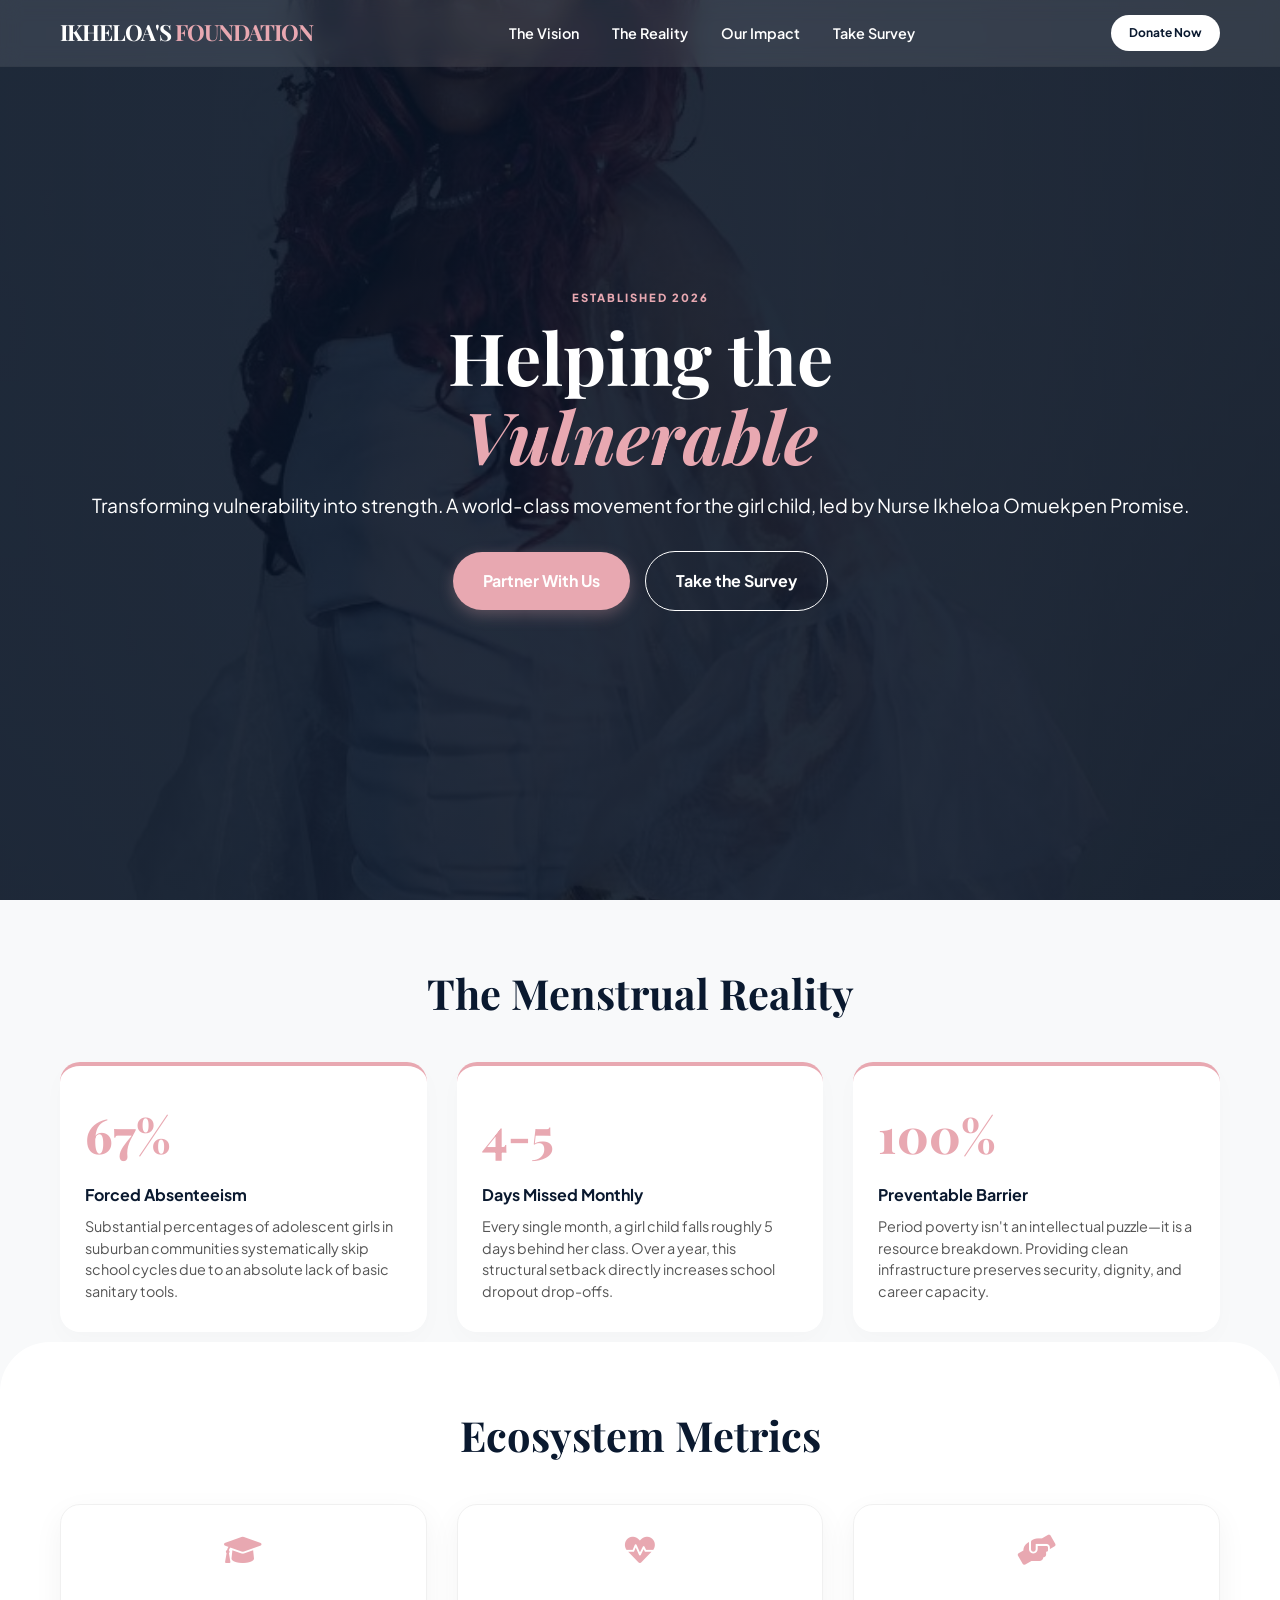
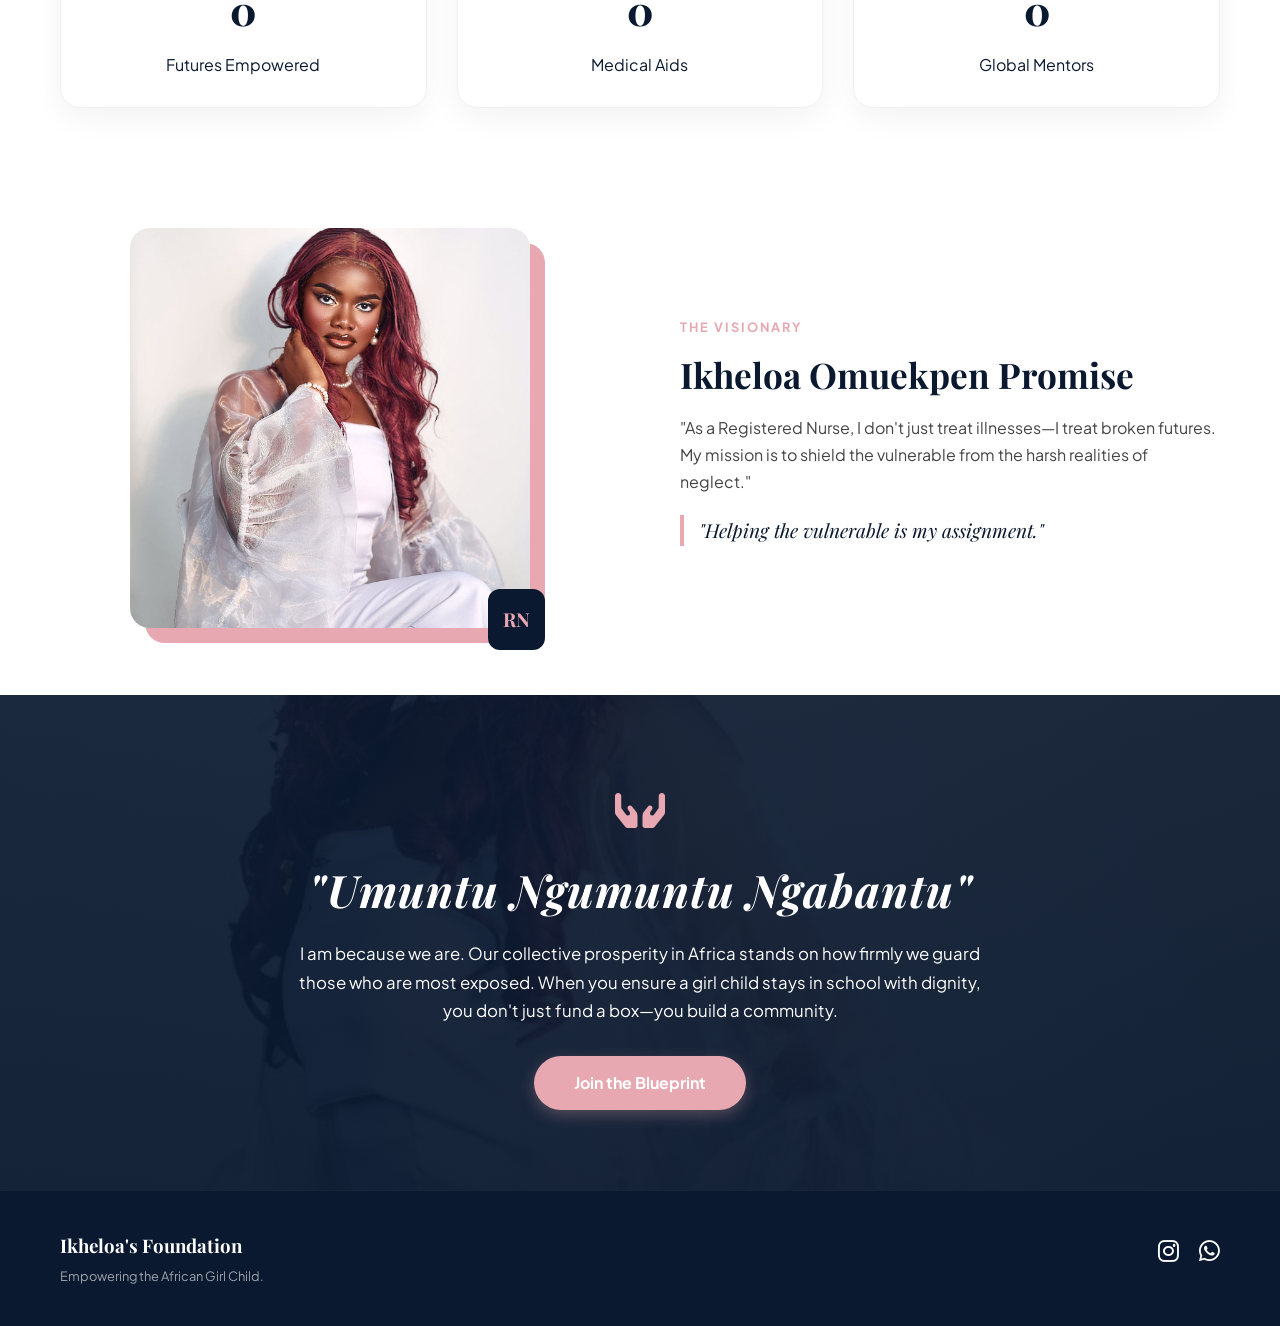
==== index.html @ dd7b2ad7 "Update index.html" ====
<!DOCTYPE html>
<html lang="en">
<head>
    <meta charset="UTF-8">
    <meta name="viewport" content="width=device-width, initial-scale=1.0, maximum-scale=1.0, user-scalable=no">
    <title>Ikheloa's Foundation | Helping the Vulnerable</title>
    
    <link rel="preconnect" href="https://fonts.googleapis.com">
    <link rel="preconnect" href="https://fonts.gstatic.com" crossorigin>
    <link href="https://fonts.googleapis.com/css2?family=Playfair+Display:ital,wght@0,700;1,700&family=Plus+Jakarta+Sans:wght@300;400;600;700;800&display=swap" rel="stylesheet">
    
    <link href="https://unpkg.com/aos@2.3.1/dist/aos.css" rel="stylesheet">
    <link rel="stylesheet" href="https://cdnjs.cloudflare.com/ajax/libs/font-awesome/6.0.0/css/all.min.css">
    
    <link rel="stylesheet" href="style.css">

    <style>
        :root {
            --navy: #0A192F;
            --rose: #E8A8B1;
            --white: #FFFFFF;
            --light-bg: #F8F9FA;
            --glass: rgba(255, 255, 255, 0.1);
        }
        
        * { box-sizing: border-box; }
        body { margin: 0; font-family: 'Plus Jakarta Sans', sans-serif; background: #fdfdfd; color: var(--navy); overflow-x: hidden; width: 100%; }

        .container { width: 100%; max-width: 1200px; margin: 0 auto; padding: 0 20px; }

        /* --- MOBILE FIRST HEADER --- */
        .main-header {
            position: absolute;
            top: 0;
            width: 100%;
            z-index: 1000;
            padding: 15px 0;
        }

        .nav-wrapper {
            display: flex;
            justify-content: space-between;
            align-items: center;
        }

        .brand-logo {
            font-family: 'Playfair Display', serif;
            font-weight: 700;
            font-size: 1.1rem;
            color: var(--white);
            text-decoration: none;
        }

        .accent-text { color: var(--rose); }

        /* Hide desktop nav on mobile */
        .main-nav { display: none; }

        .main-nav a {
            color: var(--white);
            text-decoration: none;
            margin: 0 15px;
            font-weight: 600;
            font-size: 0.9rem;
            transition: 0.3s;
        }
        .main-nav a:hover { color: var(--rose); }

        .btn-premium {
            background: var(--white);
            color: var(--navy) !important;
            padding: 8px 18px;
            border-radius: 50px;
            text-decoration: none;
            font-weight: 700;
            font-size: 0.75rem;
            transition: 0.3s;
        }
        .btn-premium:hover { background: var(--rose); color: var(--white) !important; }

        /* --- HERO SECTION --- */
        .hero { 
            position: relative; 
            height: 100vh; 
            min-height: 600px;
            display: flex; 
            align-items: center; 
            justify-content: center; 
            color: white; 
            text-align: center;
        }
        .hero-bg { position: absolute; top: 0; left: 0; width: 100%; height: 100%; object-fit: cover; z-index: -1; filter: brightness(0.35); }
        .hero-content { width: 100%; }
        
        .badge-2026 { font-size: 0.7rem; letter-spacing: 2px; color: var(--rose); font-weight: 800; margin-bottom: 10px; }
        .hero-title { font-family: 'Playfair Display', serif; font-size: 2.8rem; line-height: 1.1; margin: 0; }
        .vulnerable-text { color: var(--rose); font-style: italic; }
        .hero-tagline { font-size: 0.95rem; opacity: 0.9; margin: 15px 0 30px; line-height: 1.6; }
        
        .hero-actions { display: flex; flex-direction: column; gap: 15px; align-items: center; }
        .btn-primary-glow { text-align: center; background: var(--rose); color: white; padding: 16px 30px; border-radius: 50px; text-decoration: none; font-weight: 700; width: 80%; max-width: 300px; box-shadow: 0 5px 15px rgba(232, 168, 177, 0.3); transition: 0.3s; }
        .btn-glass { text-align: center; border: 1px solid white; color: white; padding: 16px 30px; border-radius: 50px; text-decoration: none; font-weight: 700; width: 80%; max-width: 300px; transition: 0.3s; }
        .btn-primary-glow:hover, .btn-glass:hover { transform: translateY(-2px); opacity: 0.9; }

        /* --- IMPACT SECTION --- */
        .impact { padding: 60px 0; background: #fff; }
        .impact-grid { 
            display: grid; 
            grid-template-columns: 1fr;
            gap: 20px; 
        }
        .impact-card { background: white; padding: 30px; border-radius: 20px; box-shadow: 0 10px 30px rgba(0,0,0,0.05); text-align: center; border: 1px solid #f0f0f0; }
        .impact-number { font-size: 2.5rem; margin: 10px 0; color: var(--navy); font-weight: 800; }

        /* --- NEW: CRITICAL METRICS SECTION (ENGAGING DATA) --- */
        .metrics-section { padding: 60px 0; background: var(--light-bg); }
        .section-title-center { text-align: center; font-family: 'Playfair Display', serif; font-size: 2rem; margin-bottom: 35px; color: var(--navy); }
        .metrics-grid { display: grid; grid-template-columns: 1fr; gap: 25px; }
        .metric-stat-box { background: var(--white); padding: 30px 25px; border-radius: 20px; border-top: 4px solid var(--rose); box-shadow: 0 8px 24px rgba(0,0,0,0.02); }
        .metric-percentage { font-size: 3rem; font-weight: 800; color: var(--rose); margin-bottom: 10px; font-family: 'Playfair Display', serif; }
        .metric-label { font-size: 1rem; font-weight: 700; color: var(--navy); margin-bottom: 8px; }
        .metric-desc { font-size: 0.9rem; color: #555; line-height: 1.5; }

        /* --- FOUNDER SECTION --- */
        .founder-section { padding: 60px 0; background: #fff; }
        .founder-grid { 
            display: grid; 
            grid-template-columns: 1fr;
            gap: 40px; 
            align-items: center;
        }
        .founder-image-box { position: relative; width: 100%; max-width: 400px; margin: 0 auto; }
        .founder-main-img { width: 100%; border-radius: 20px; box-shadow: 15px 15px 0px var(--rose); object-fit: cover; }
        .founder-float-card { position: absolute; bottom: -15px; right: -15px; background: var(--navy); color: white; padding: 15px; border-radius: 12px; }

        .founder-name { font-family: 'Playfair Display'; font-size: 2.2rem; margin: 10px 0; }
        .founder-bio { font-size: 1rem; line-height: 1.7; color: #444; }

        /* --- NEW: UBUNTU AFRICAN PHILOSOPHY BLOCK --- */
        .ubuntu-section { 
            padding: 80px 0; 
            background: linear-gradient(rgba(10, 25, 47, 0.92), rgba(10, 25, 47, 0.95)), url('66c10abc-6bdf-4dea-ab1f-3052def24e04.jpeg') no-repeat center center/cover;
            color: var(--white);
            text-align: center;
        }
        .ubuntu-symbol { font-size: 2.5rem; color: var(--rose); margin-bottom: 15px; }
        .ubuntu-title { font-family: 'Playfair Display', serif; font-style: italic; font-size: 2rem; margin-bottom: 15px; letter-spacing: 1px; }
        .ubuntu-text { font-size: 1.05rem; max-width: 700px; margin: 0 auto 30px auto; line-height: 1.7; opacity: 0.9; }

        /* --- FOOTER --- */
        footer { padding: 40px 0; background: var(--navy); color: white; text-align: center; border-top: 1px solid rgba(255,255,255,0.05); }
        .footer-flex { display: flex; flex-direction: column; gap: 20px; }
        .footer-links { display: flex; justify-content: center; gap: 20px; font-size: 1.5rem; }
        .footer-links a { color: var(--white); transition: 0.3s; }
        .footer-links a:hover { color: var(--rose); }

        /* --- DESKTOP ADJUSTMENTS --- */
        @media (min-width: 992px) {
            .brand-logo { font-size: 1.4rem; }
            .main-nav { display: block; }
            .hero-title { font-size: 4.5rem; }
            .hero-tagline { font-size: 1.2rem; }
            .hero-actions { flex-direction: row; justify-content: center; }
            .btn-primary-glow, .btn-glass { width: auto; }
            
            .impact-grid { grid-template-columns: repeat(3, 1fr); gap: 30px; }
            .metrics-grid { grid-template-columns: repeat(3, 1fr); gap: 30px; }
            .founder-grid { grid-template-columns: 1fr 1fr; gap: 80px; }
            .footer-flex { flex-direction: row; justify-content: space-between; text-align: left; }
            .section-title-center { font-size: 2.6rem; }
            .ubuntu-title { font-size: 2.8rem; }
        }
    </style>
</head>
<body>

    <header class="main-header" data-aos="fade-down">
        <div class="container nav-wrapper">
            <a href="index.html" class="brand-logo">
                IKHELOA'S <span class="accent-text">FOUNDATION</span>
            </a>
            
            <nav class="main-nav">
                <a href="#about">The Vision</a>
                <a href="#metrics">The Reality</a>
                <a href="#impact">Our Impact</a>
                <a href="survey.html">Take Survey</a>
            </nav>
            
            <!-- LINKED TO PARTNER PAGE -->
            <a href="partner.html" class="btn btn-premium">Donate Now</a>
        </div>
    </header>

    <section class="hero">
        <img src="66c10abc-6bdf-4dea-ab1f-3052def24e04.jpeg" alt="Hero" class="hero-bg">
        <div class="container hero-content">
            <div class="badge-2026" data-aos="fade-down">ESTABLISHED 2026</div>
            <h1 class="hero-title" data-aos="fade-up" data-aos-delay="200">
                Helping the <br><span class="vulnerable-text">Vulnerable</span>
            </h1>
            <p class="hero-tagline" data-aos="fade-up" data-aos-delay="400">
                Transforming vulnerability into strength. A world-class movement for the girl child, 
                led by Nurse Ikheloa Omuekpen Promise.
            </p>
            <div class="hero-actions" data-aos="fade-up" data-aos-delay="600">
                <!-- LINKED TO PARTNER PAGE -->
                <a href="partner.html" class="btn btn-primary-glow">Partner With Us</a>
                <a href="survey.html" class="btn btn-glass">Take the Survey</a>
            </div>
        </div>
    </section>

    <!-- NEW CONTENT: FACTUAL STATS IN NIGERIA (ENGAGING OVERHAUL) -->
    <section class="metrics-section" id="metrics">
        <div class="container">
            <h2 class="section-title-center" data-aos="fade-up">The Menstrual Reality</h2>
            <div class="metrics-grid">
                
                <div class="metric-stat-box" data-aos="fade-up" data-aos-delay="100">
                    <div class="metric-percentage">67%</div>
                    <div class="metric-label">Forced Absenteeism</div>
                    <div class="metric-desc">Substantial percentages of adolescent girls in suburban communities systematically skip school cycles due to an absolute lack of basic sanitary tools.</div>
                </div>

                <div class="metric-stat-box" data-aos="fade-up" data-aos-delay="200">
                    <div class="metric-percentage">4-5</div>
                    <div class="metric-label">Days Missed Monthly</div>
                    <div class="metric-desc">Every single month, a girl child falls roughly 5 days behind her class. Over a year, this structural setback directly increases school dropout drop-offs.</div>
                </div>

                <div class="metric-stat-box" data-aos="fade-up" data-aos-delay="300">
                    <div class="metric-percentage">100%</div>
                    <div class="metric-label">Preventable Barrier</div>
                    <div class="metric-desc">Period poverty isn't an intellectual puzzle—it is a resource breakdown. Providing clean infrastructure preserves security, dignity, and career capacity.</div>
                </div>

            </div>
        </div>
    </section>

    <!-- IMPACT METRICS -->
    <section class="impact" id="impact">
        <div class="container">
            <h2 class="section-title-center" data-aos="fade-up">Ecosystem Metrics</h2>
            <div class="impact-grid">
                <div class="impact-card" data-aos="fade-up">
                    <i class="fa-solid fa-graduation-cap" style="font-size: 30px; color: var(--rose);"></i>
                    <h2 class="impact-number" data-target="1500">0</h2>
                    <p>Futures Empowered</p>
                </div>
                <div class="impact-card" data-aos="fade-up" data-aos-delay="200">
                    <i class="fa-solid fa-heart-pulse" style="font-size: 30px; color: var(--rose);"></i>
                    <h2 class="impact-number" data-target="500">0</h2>
                    <p>Medical Aids</p>
                </div>
                <div class="impact-card" data-aos="fade-up" data-aos-delay="400">
                    <i class="fa-solid fa-handshake-angle" style="font-size: 30px; color: var(--rose);"></i>
                    <h2 class="impact-number" data-target="50">0</h2>
                    <p>Global Mentors</p>
                </div>
            </div>
        </div>
    </section>

    <!-- FOUNDER BIOGRAPHY -->
    <section class="founder-section" id="about">
        <div class="container founder-grid">
            <div class="founder-image-box" data-aos="fade-right">
                <img src="b158b6a3-18b2-4dfc-be38-b46b53da2b33.jpeg" alt="Nurse Ikheloa" class="founder-main-img">
                <div class="founder-float-card">
                    <h3 style="margin: 0; color: var(--rose); font-size: 1.2rem;">RN</h3>
                </div>
            </div>
            
            <div class="founder-text-box" data-aos="fade-left">
                <h4 style="letter-spacing: 2px; color: var(--rose); font-size: 0.8rem;">THE VISIONARY</h4>
                <h2 class="founder-name">Ikheloa Omuekpen Promise</h2>
                <p class="founder-bio">
                    "As a Registered Nurse, I don't just treat illnesses—I treat broken futures. 
                    My mission is to shield the vulnerable from the harsh realities of neglect."
                </p>
                <div style="border-left: 4px solid var(--rose); padding-left: 15px; margin-top: 20px;">
                    <p style="font-family: 'Playfair Display'; font-style: italic; font-size: 1.2rem;">"Helping the vulnerable is my assignment."</p>
                </div>
            </div>
        </div>
    </section>

    <!-- NEW CONTENT: AFRICAN UBUNTU PHILOSOPHY SECTION -->
    <section class="ubuntu-section">
        <div class="container">
            <div class="ubuntu-symbol"><i class="fa-solid fa-hands-holding"></i></div>
            <h2 class="ubuntu-title" data-aos="fade-up">"Umuntu Ngumuntu Ngabantu"</h2>
            <p class="ubuntu-text" data-aos="fade-up" data-aos-delay="200">
                I am because we are. Our collective prosperity in Africa stands on how firmly we guard those who are most exposed. When you ensure a girl child stays in school with dignity, you don't just fund a box—you build a community.
            </p>
            <!-- LINKED TO PARTNER PAGE -->
            <a href="partner.html" class="btn btn-primary-glow" data-aos="zoom-in" style="width: auto; padding: 14px 40px;">Join the Blueprint</a>
        </div>
    </section>

    <footer>
        <div class="container footer-flex">
            <div>
                <h3 style="font-family: 'Playfair Display'; margin-bottom: 5px;">Ikheloa's Foundation</h3>
                <p style="opacity: 0.6; font-size: 0.8rem;">Empowering the African Girl Child.</p>
            </div>
            <div class="footer-links">
                <a href="#"><i class="fa-brands fa-instagram"></i></a>
                <a href="#"><i class="fa-brands fa-whatsapp"></i></a>
            </div>
        </div>
    </footer>

    <script src="https://unpkg.com/aos@2.3.1/dist/aos.js"></script>
    <script>AOS.init({ duration: 1000, once: true });</script>
    <script src="app.js"></script>
</body>
</html>
---- style.css ----
/* 1. CSS VARIABLES - The Foundation of our 2026 Design */
:root {
    --primary-navy: #0A192F;
    --accent-rose: #E8A8B1; /* Sophisticated pink, not childish */
    --medical-blue: #0077B6;
    --text-main: #2D3436;
    --text-light: #636E72;
    --bg-light: #F9FAFB;
    --glass: rgba(255, 255, 255, 0.8);
    --transition: all 0.4s cubic-bezier(0.165, 0.84, 0.44, 1);
    --shadow: 0 10px 30px rgba(0, 0, 0, 0.05);
}

/* 2. RESET & BASE STYLES */
* {
    margin: 0;
    padding: 0;
    box-sizing: border-box;
}

html {
    scroll-behavior: smooth;
}

body {
    font-family: 'Poppins', sans-serif;
    color: var(--text-main);
    background-color: var(--bg-light);
    line-height: 1.6;
    overflow-x: hidden;
}

h1, h2, h3, .brand-logo {
    font-family: 'Playfair Display', serif;
    font-weight: 700;
}

.container {
    max-width: 1200px;
    margin: 0 auto;
    padding: 0 5%;
}

/* 3. NAVIGATION - Glassmorphism Header */
.main-header {
    position: fixed;
    top: 0;
    width: 100%;
    z-index: 1000;
    background: var(--glass);
    backdrop-filter: blur(10px);
    border-bottom: 1px solid rgba(0,0,0,0.05);
    padding: 1rem 0;
}

.nav-wrapper {
    display: flex;
    justify-content: space-between;
    align-items: center;
}

.brand-logo {
    font-size: 1.5rem;
    color: var(--primary-navy);
    text-decoration: none;
    letter-spacing: -1px;
}

.main-nav a {
    text-decoration: none;
    color: var(--text-main);
    margin: 0 1.5rem;
    font-weight: 500;
    font-size: 0.9rem;
    transition: var(--transition);
}

.main-nav a:hover {
    color: var(--accent-rose);
}

.btn-donate {
    background: var(--primary-navy);
    color: white !important;
    padding: 0.8rem 1.8rem;
    border-radius: 50px;
    font-weight: 600;
}

/* 4. HERO SECTION - Immersive Impact */
.hero {
    height: 100vh;
    display: flex;
    align-items: center;
    background: linear-gradient(rgba(10, 25, 47, 0.7), rgba(10, 25, 47, 0.7)), 
                url('../images/outreach_vulnerable.jpeg') no-repeat center center/cover;
    color: white;
    text-align: center;
}

.hero-content {
    max-width: 800px;
}

.hero-title {
    font-size: clamp(2.5rem, 8vw, 4.5rem);
    line-height: 1.1;
    margin-bottom: 1.5rem;
}

.hero-tagline {
    font-size: 1.2rem;
    opacity: 0.9;
    margin-bottom: 2.5rem;
}

.btn {
    display: inline-block;
    padding: 1rem 2.5rem;
    border-radius: 5px;
    text-decoration: none;
    font-weight: 600;
    transition: var(--transition);
}

.btn-primary {
    background: var(--accent-rose);
    color: white;
    margin-right: 1rem;
}

.btn-secondary {
    border: 2px solid white;
    color: white;
}

/* 5. IMPACT DASHBOARD - Dynamic Numbers */
.impact {
    padding: 100px 0;
    background: white;
    margin-top: -50px;
    border-radius: 50px 50px 0 0;
    position: relative;
}

.impact-grid {
    display: grid;
    grid-template-columns: repeat(auto-fit, minmax(200px, 1fr));
    gap: 2rem;
    text-align: center;
}

.impact-number {
    font-size: 3rem;
    color: var(--primary-navy);
}

.impact-label {
    color: var(--text-light);
    text-transform: uppercase;
    font-size: 0.8rem;
    letter-spacing: 2px;
}

/* 6. FOUNDER SPOTLIGHT - The Nurse Philanthropist */
.founder-spotlight {
    padding: 100px 0;
}

.spotlight-grid {
    display: grid;
    grid-template-columns: 1fr 1fr;
    gap: 4rem;
    align-items: center;
}

.spotlight-image-container {
    position: relative;
}

.founder-image {
    width: 100%;
    border-radius: 20px;
    box-shadow: 20px 20px 0px var(--accent-rose);
}

.spotlight-badge {
    position: absolute;
    bottom: -20px;
    right: -20px;
    background: var(--primary-navy);
    color: white;
    padding: 1rem 2rem;
    border-radius: 10px;
    font-size: 0.8rem;
    font-weight: 600;
}

.founder-slang {
    margin-top: 2rem;
    font-family: 'Playfair Display', serif;
    font-size: 1.5rem;
    color: var(--medical-blue);
    font-style: italic;
    border-left: 4px solid var(--accent-rose);
    padding-left: 1.5rem;
}

/* 7. PROGRAM CARDS - 2026 Hover Effects */
.programs {
    background: #f1f3f5;
    padding: 100px 0;
}

.programs-grid {
    display: grid;
    grid-template-columns: repeat(auto-fit, minmax(300px, 1fr));
    gap: 2rem;
    margin-top: 3rem;
}

.program-card {
    background: white;
    padding: 3rem 2rem;
    border-radius: 20px;
    transition: var(--transition);
    border: 1px solid rgba(0,0,0,0.05);
}

.program-card:hover {
    transform: translateY(-15px);
    box-shadow: 0 30px 60px rgba(0,0,0,0.1);
}

.icon-placeholder {
    font-size: 2.5rem;
    margin-bottom: 1.5rem;
}

/* 8. MOBILE RESPONSIVENESS */
@media (max-width: 768px) {
    .main-nav { display: none; } /* We'll add a burger menu later */
    .spotlight-grid { grid-template-columns: 1fr; }
    .hero-title { font-size: 3rem; }
}
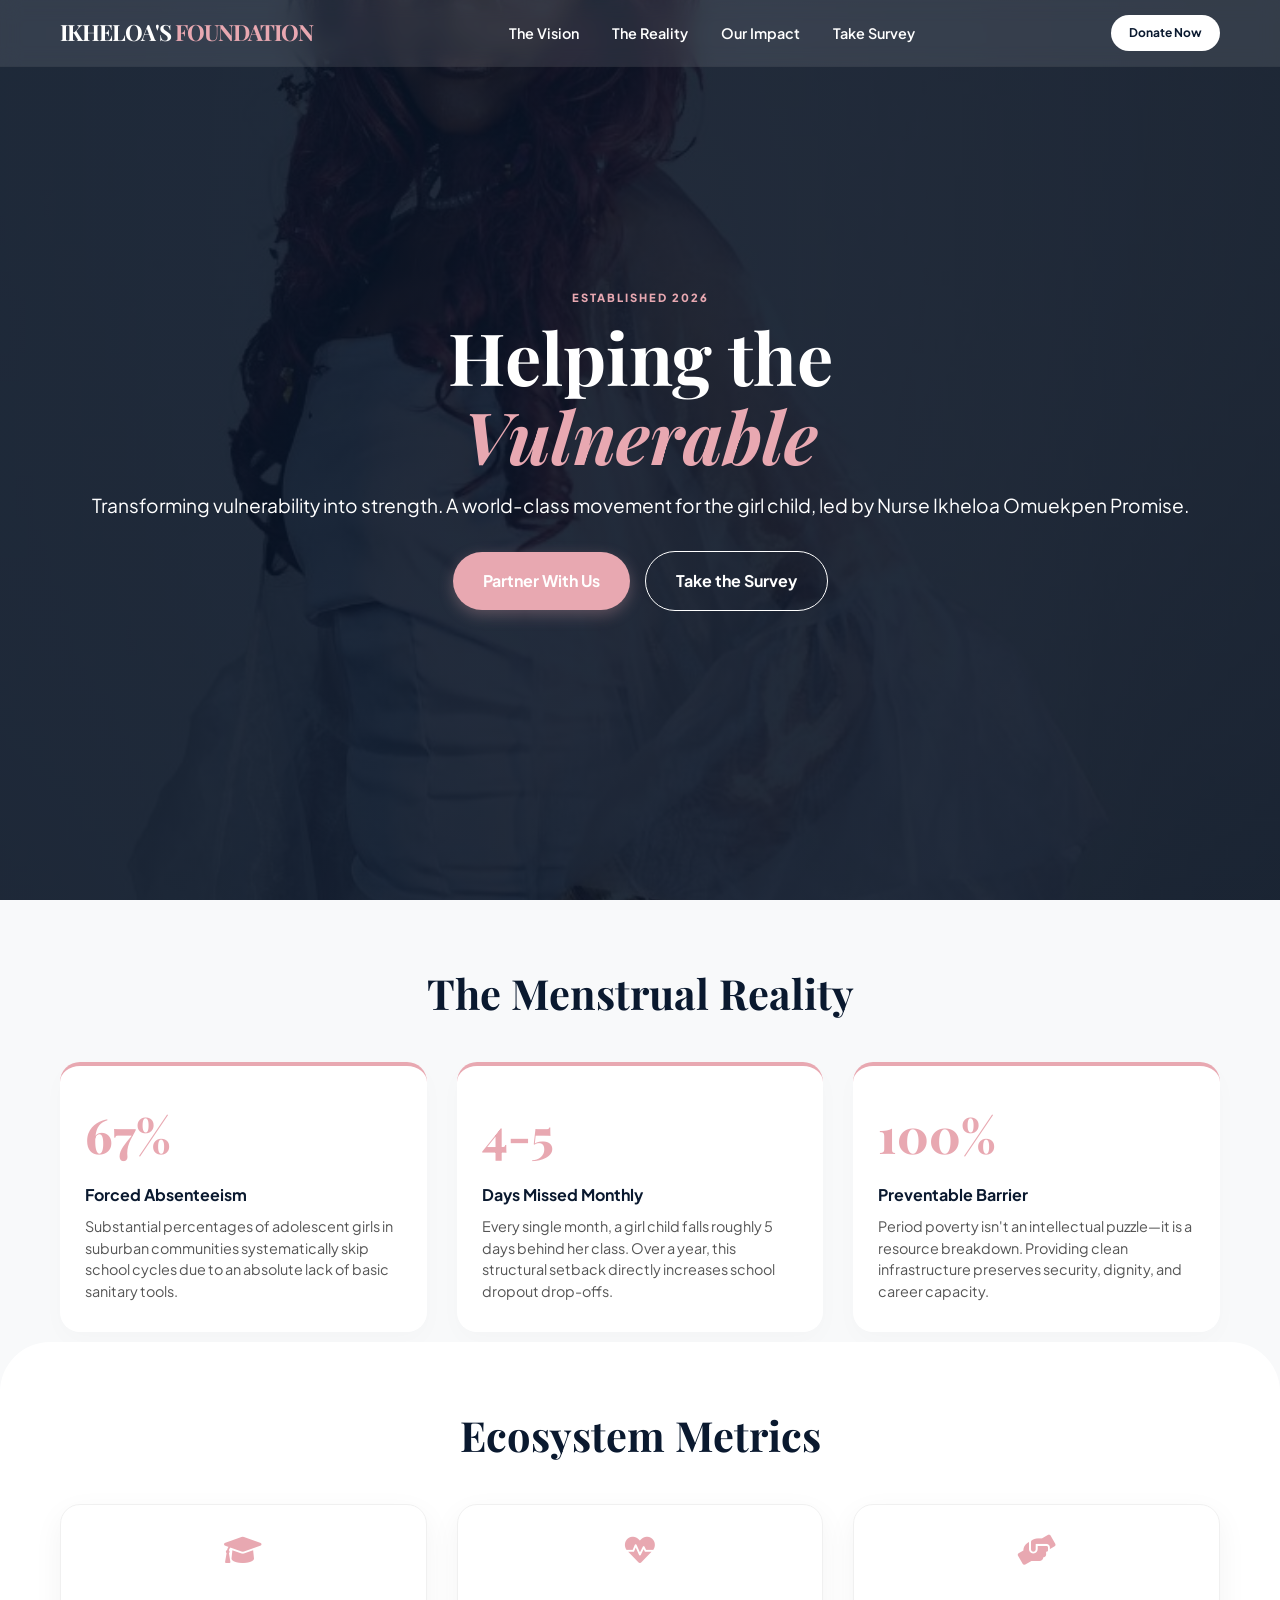
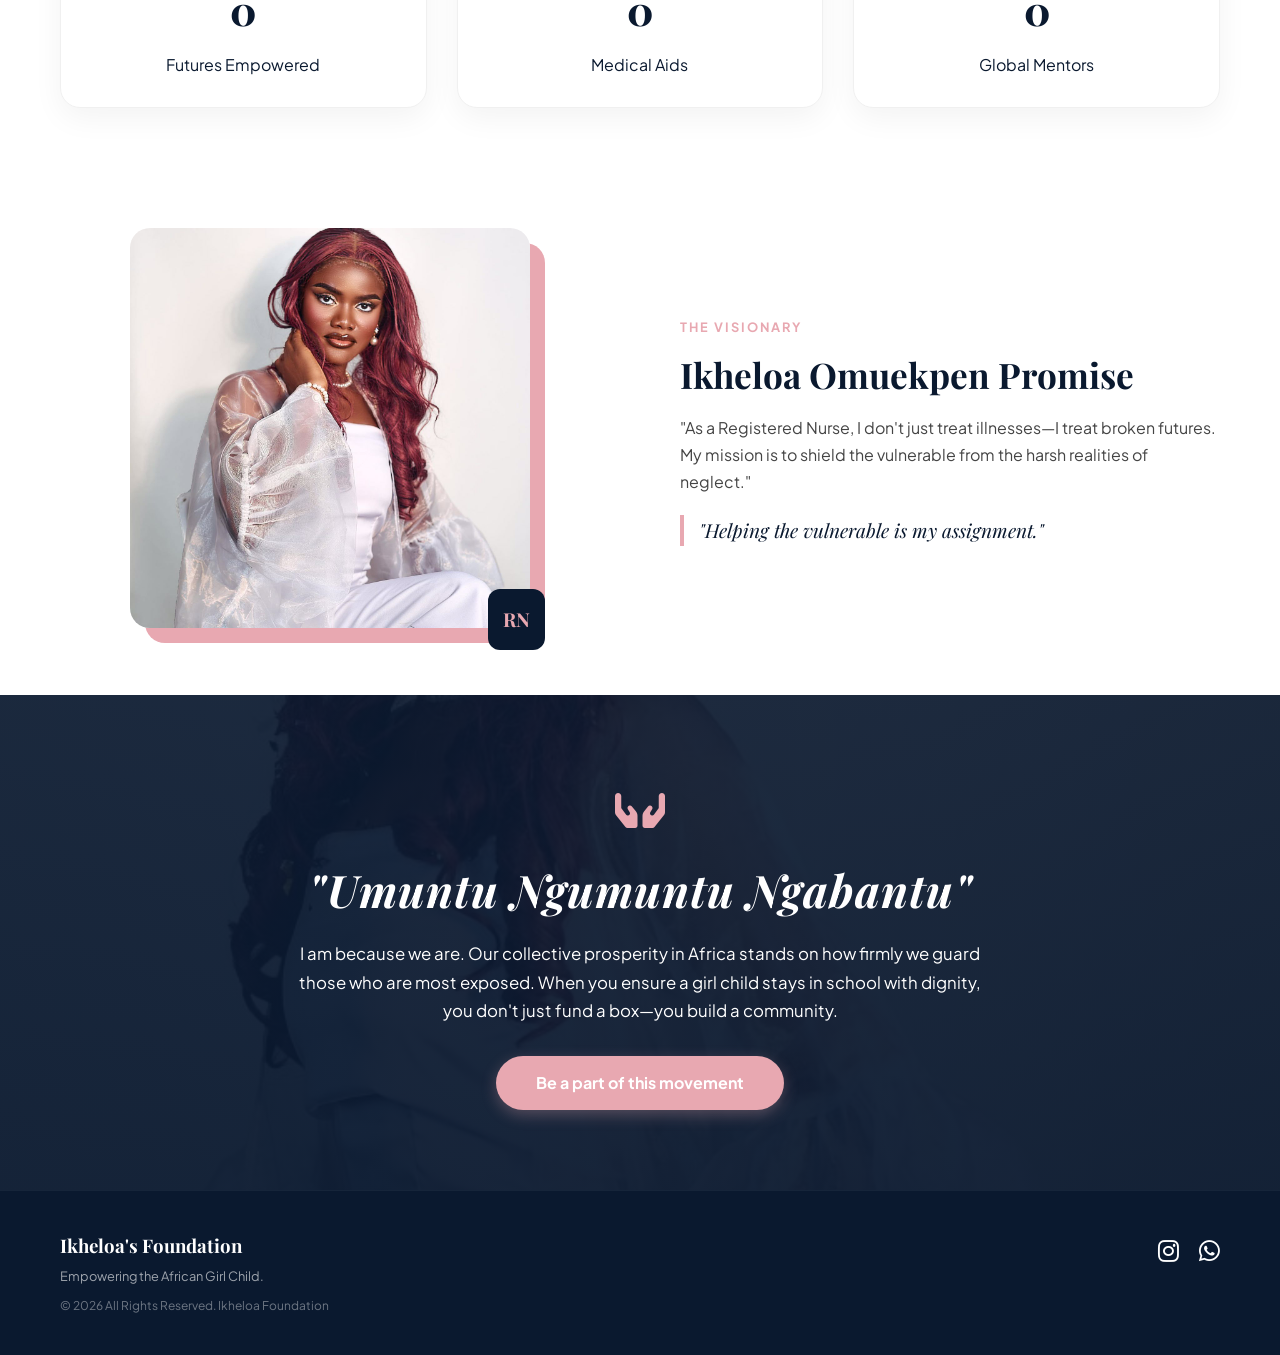
==== commit 28821530: "Update index.html" ====
--- a/index.html
+++ b/index.html
@@ -4,6 +4,10 @@
     <meta charset="UTF-8">
     <meta name="viewport" content="width=device-width, initial-scale=1.0, maximum-scale=1.0, user-scalable=no">
     <title>Ikheloa's Foundation | Helping the Vulnerable</title>
+    
+    <!-- FAVICON LOGO LINK -->
+    <link rel="icon" type="image/jpeg" href="b158b6a3-18b2-4dfc-be38-b46b53da2b33.jpeg">
+    <link rel="apple-touch-icon" href="b158b6a3-18b2-4dfc-be38-b46b53da2b33.jpeg">
     
     <link rel="preconnect" href="https://fonts.googleapis.com">
     <link rel="preconnect" href="https://fonts.gstatic.com" crossorigin>
@@ -112,7 +116,7 @@
         .impact-card { background: white; padding: 30px; border-radius: 20px; box-shadow: 0 10px 30px rgba(0,0,0,0.05); text-align: center; border: 1px solid #f0f0f0; }
         .impact-number { font-size: 2.5rem; margin: 10px 0; color: var(--navy); font-weight: 800; }
 
-        /* --- NEW: CRITICAL METRICS SECTION (ENGAGING DATA) --- */
+        /* --- CRITICAL METRICS SECTION --- */
         .metrics-section { padding: 60px 0; background: var(--light-bg); }
         .section-title-center { text-align: center; font-family: 'Playfair Display', serif; font-size: 2rem; margin-bottom: 35px; color: var(--navy); }
         .metrics-grid { display: grid; grid-template-columns: 1fr; gap: 25px; }
@@ -136,7 +140,7 @@
         .founder-name { font-family: 'Playfair Display'; font-size: 2.2rem; margin: 10px 0; }
         .founder-bio { font-size: 1rem; line-height: 1.7; color: #444; }
 
-        /* --- NEW: UBUNTU AFRICAN PHILOSOPHY BLOCK --- */
+        /* --- UBUNTU AFRICAN PHILOSOPHY BLOCK --- */
         .ubuntu-section { 
             padding: 80px 0; 
             background: linear-gradient(rgba(10, 25, 47, 0.92), rgba(10, 25, 47, 0.95)), url('66c10abc-6bdf-4dea-ab1f-3052def24e04.jpeg') no-repeat center center/cover;
@@ -187,7 +191,6 @@
                 <a href="survey.html">Take Survey</a>
             </nav>
             
-            <!-- LINKED TO PARTNER PAGE -->
             <a href="partner.html" class="btn btn-premium">Donate Now</a>
         </div>
     </header>
@@ -204,14 +207,13 @@
                 led by Nurse Ikheloa Omuekpen Promise.
             </p>
             <div class="hero-actions" data-aos="fade-up" data-aos-delay="600">
-                <!-- LINKED TO PARTNER PAGE -->
                 <a href="partner.html" class="btn btn-primary-glow">Partner With Us</a>
                 <a href="survey.html" class="btn btn-glass">Take the Survey</a>
             </div>
         </div>
     </section>
 
-    <!-- NEW CONTENT: FACTUAL STATS IN NIGERIA (ENGAGING OVERHAUL) -->
+    <!-- METRICS SECTION -->
     <section class="metrics-section" id="metrics">
         <div class="container">
             <h2 class="section-title-center" data-aos="fade-up">The Menstrual Reality</h2>
@@ -287,7 +289,7 @@
         </div>
     </section>
 
-    <!-- NEW CONTENT: AFRICAN UBUNTU PHILOSOPHY SECTION -->
+    <!-- AFRICAN UBUNTU PHILOSOPHY SECTION -->
     <section class="ubuntu-section">
         <div class="container">
             <div class="ubuntu-symbol"><i class="fa-solid fa-hands-holding"></i></div>
@@ -295,8 +297,7 @@
             <p class="ubuntu-text" data-aos="fade-up" data-aos-delay="200">
                 I am because we are. Our collective prosperity in Africa stands on how firmly we guard those who are most exposed. When you ensure a girl child stays in school with dignity, you don't just fund a box—you build a community.
             </p>
-            <!-- LINKED TO PARTNER PAGE -->
-            <a href="partner.html" class="btn btn-primary-glow" data-aos="zoom-in" style="width: auto; padding: 14px 40px;">Join the Blueprint</a>
+            <a href="partner.html" class="btn btn-primary-glow" data-aos="zoom-in" style="width: auto; padding: 14px 40px;">Be a part of this movement</a>
         </div>
     </section>
 
@@ -305,6 +306,7 @@
             <div>
                 <h3 style="font-family: 'Playfair Display'; margin-bottom: 5px;">Ikheloa's Foundation</h3>
                 <p style="opacity: 0.6; font-size: 0.8rem;">Empowering the African Girl Child.</p>
+                <p style="opacity: 0.4; font-size: 0.75rem; margin-top: 10px;">© 2026 All Rights Reserved. Ikheloa Foundation</p>
             </div>
             <div class="footer-links">
                 <a href="#"><i class="fa-brands fa-instagram"></i></a>
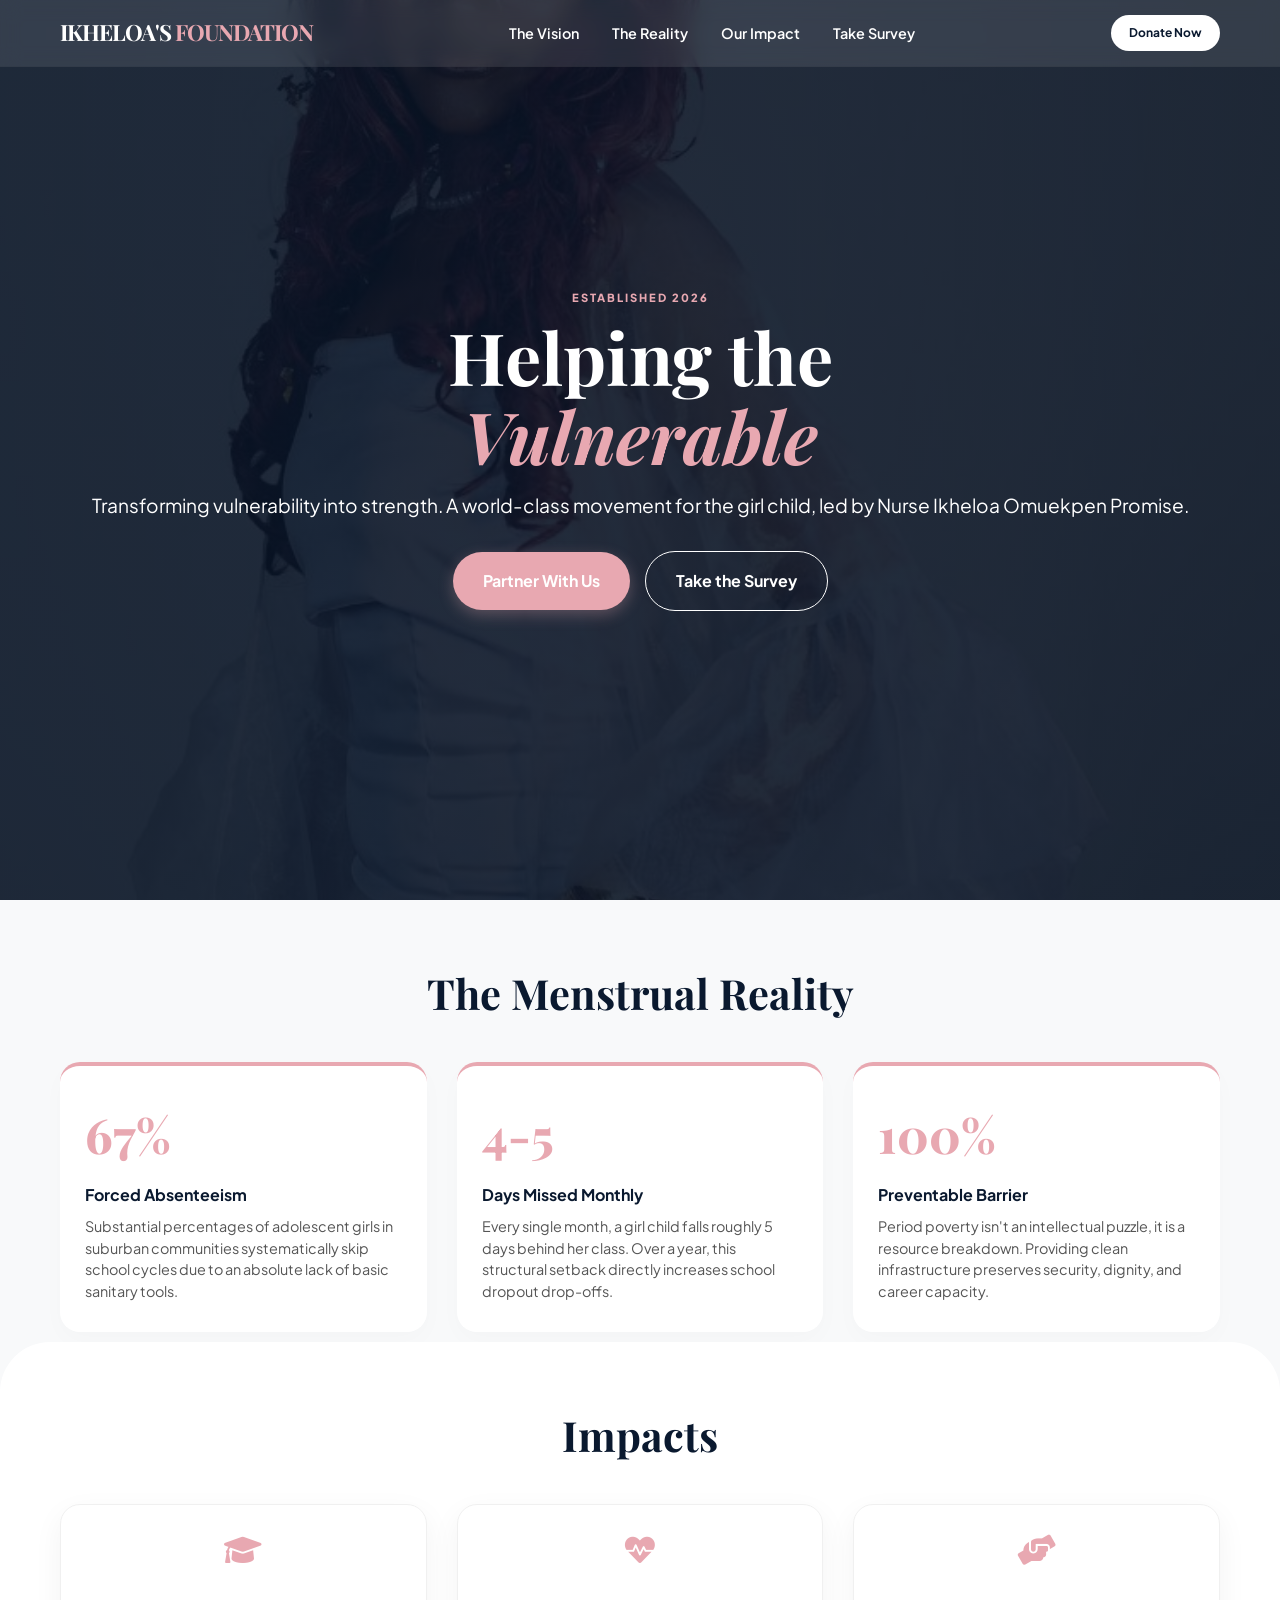
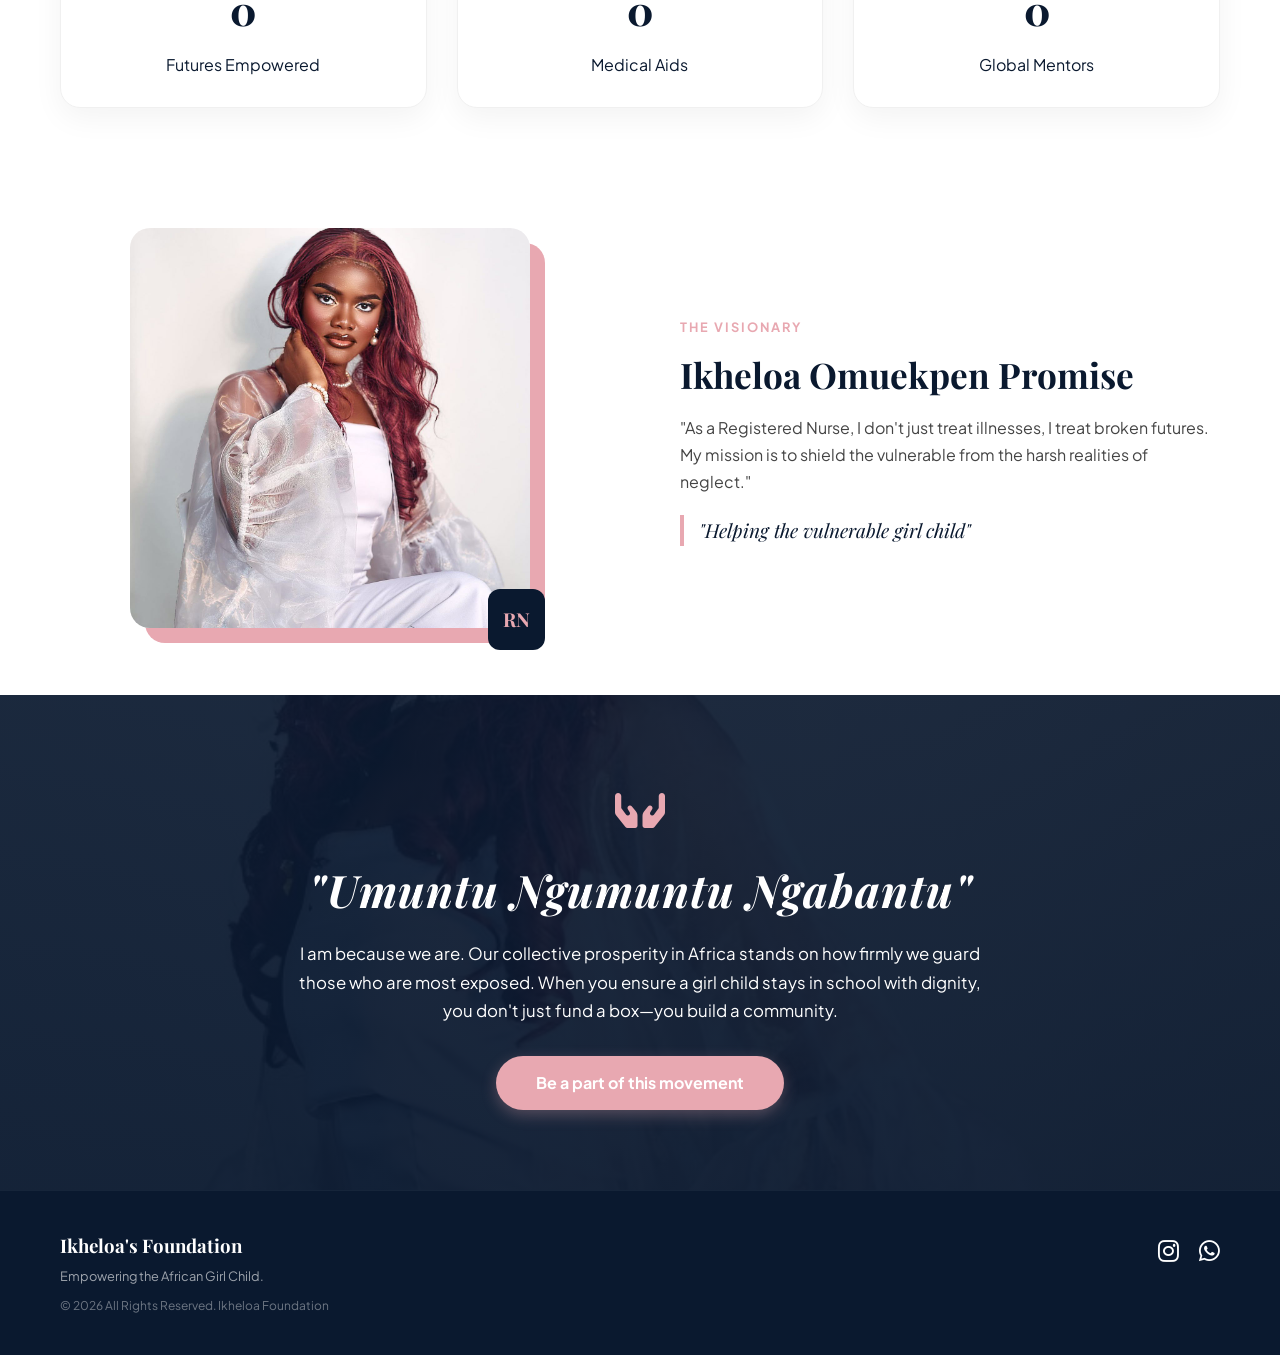
==== commit 7d2dfbac: "Update index.html" ====
--- a/index.html
+++ b/index.html
@@ -234,7 +234,7 @@
                 <div class="metric-stat-box" data-aos="fade-up" data-aos-delay="300">
                     <div class="metric-percentage">100%</div>
                     <div class="metric-label">Preventable Barrier</div>
-                    <div class="metric-desc">Period poverty isn't an intellectual puzzle—it is a resource breakdown. Providing clean infrastructure preserves security, dignity, and career capacity.</div>
+                    <div class="metric-desc">Period poverty isn't an intellectual puzzle, it is a resource breakdown. Providing clean infrastructure preserves security, dignity, and career capacity.</div>
                 </div>
 
             </div>
@@ -244,7 +244,7 @@
     <!-- IMPACT METRICS -->
     <section class="impact" id="impact">
         <div class="container">
-            <h2 class="section-title-center" data-aos="fade-up">Ecosystem Metrics</h2>
+            <h2 class="section-title-center" data-aos="fade-up">Impacts</h2>
             <div class="impact-grid">
                 <div class="impact-card" data-aos="fade-up">
                     <i class="fa-solid fa-graduation-cap" style="font-size: 30px; color: var(--rose);"></i>
@@ -279,11 +279,11 @@
                 <h4 style="letter-spacing: 2px; color: var(--rose); font-size: 0.8rem;">THE VISIONARY</h4>
                 <h2 class="founder-name">Ikheloa Omuekpen Promise</h2>
                 <p class="founder-bio">
-                    "As a Registered Nurse, I don't just treat illnesses—I treat broken futures. 
+                    "As a Registered Nurse, I don't just treat illnesses, I treat broken futures. 
                     My mission is to shield the vulnerable from the harsh realities of neglect."
                 </p>
                 <div style="border-left: 4px solid var(--rose); padding-left: 15px; margin-top: 20px;">
-                    <p style="font-family: 'Playfair Display'; font-style: italic; font-size: 1.2rem;">"Helping the vulnerable is my assignment."</p>
+                    <p style="font-family: 'Playfair Display'; font-style: italic; font-size: 1.2rem;">"Helping the vulnerable girl child"</p>
                 </div>
             </div>
         </div>
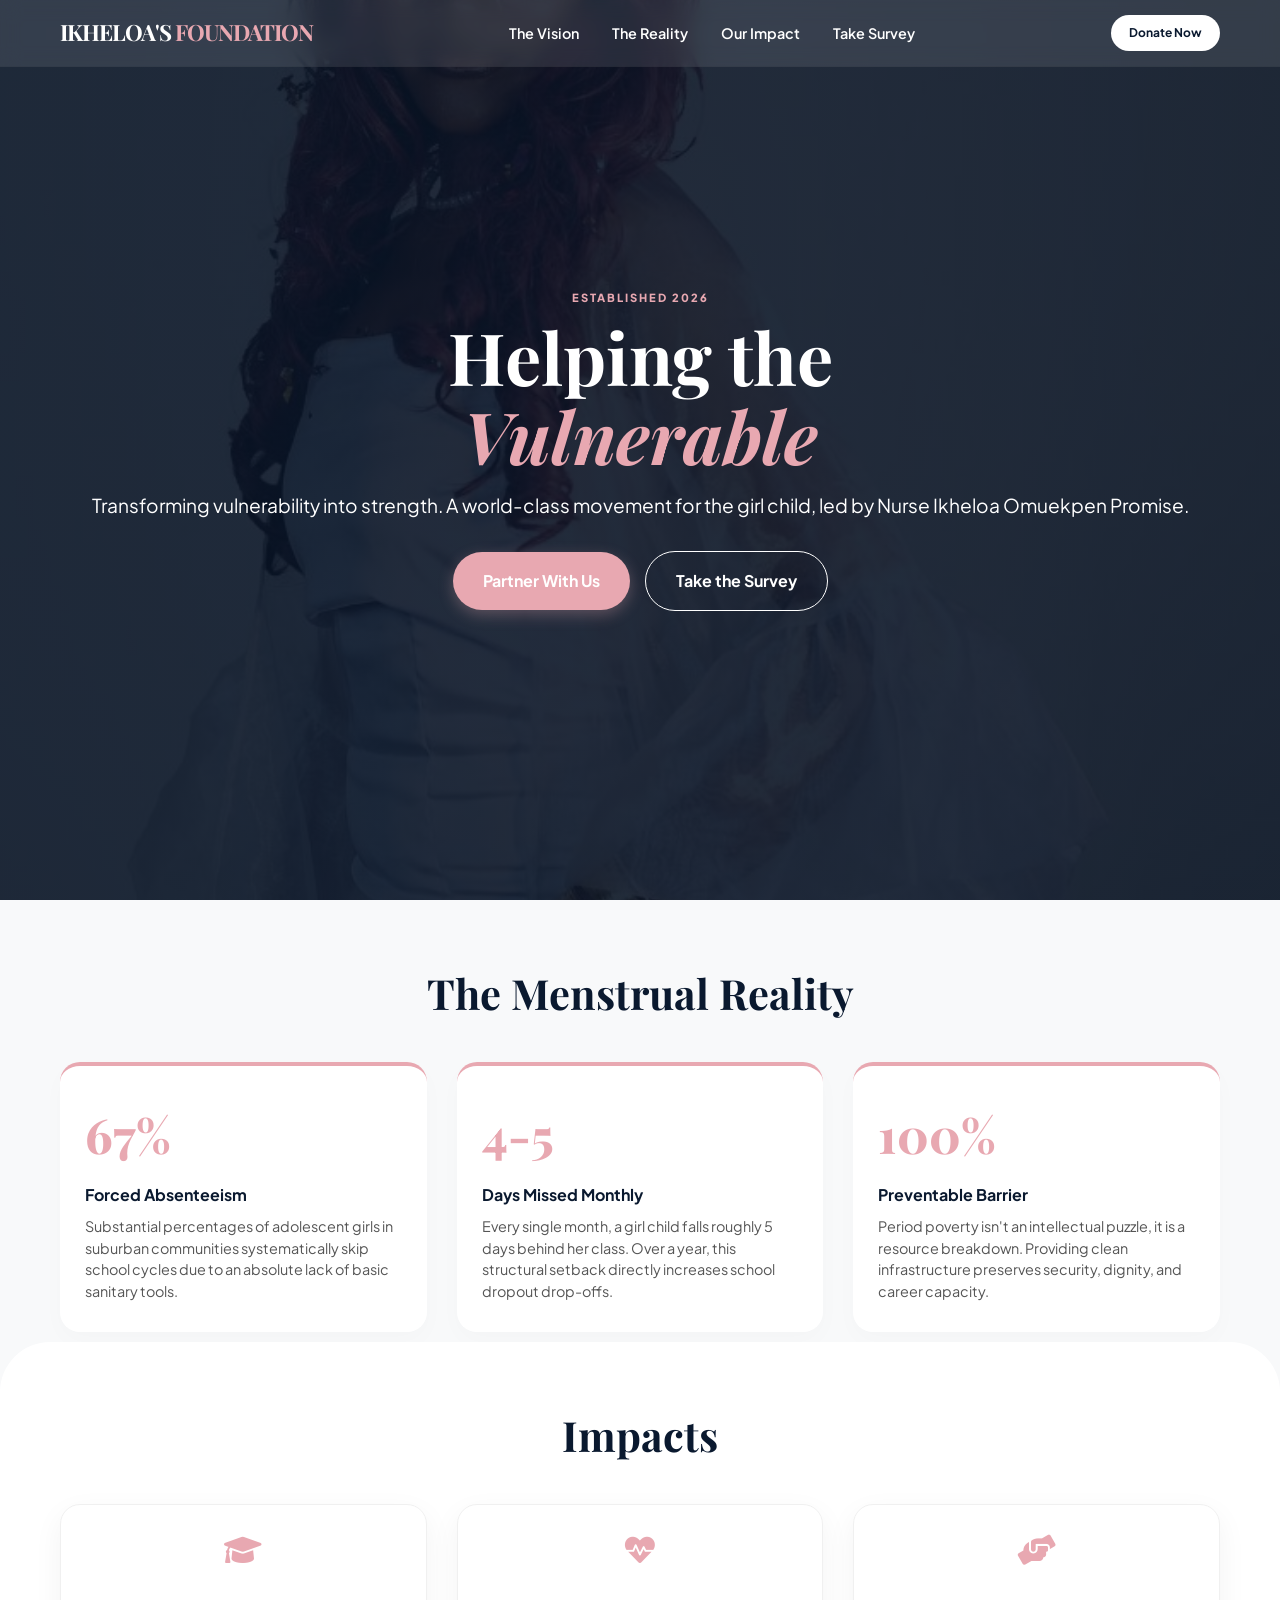
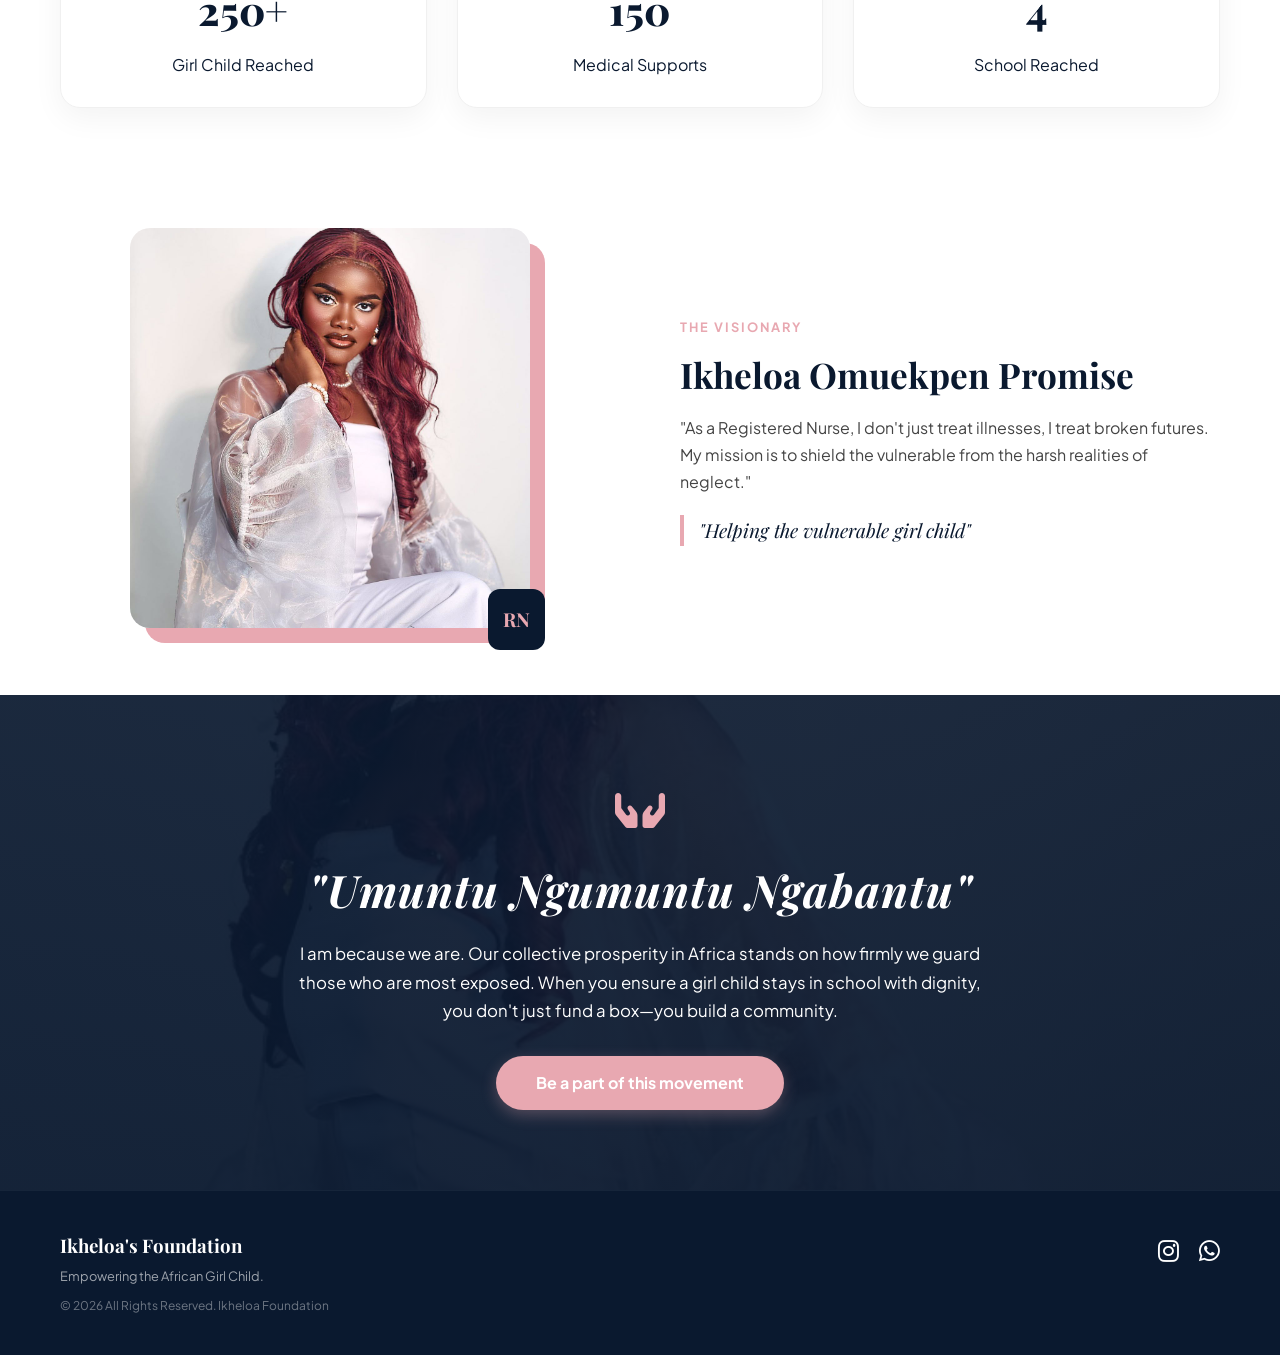
==== commit 49b2cc00: "Update index.html" ====
--- a/index.html
+++ b/index.html
@@ -248,18 +248,18 @@
             <div class="impact-grid">
                 <div class="impact-card" data-aos="fade-up">
                     <i class="fa-solid fa-graduation-cap" style="font-size: 30px; color: var(--rose);"></i>
-                    <h2 class="impact-number" data-target="1500">0</h2>
-                    <p>Futures Empowered</p>
+                    <h2 class="impact-number" data-target="1500">250+</h2>
+                    <p>Girl Child Reached</p>
                 </div>
                 <div class="impact-card" data-aos="fade-up" data-aos-delay="200">
                     <i class="fa-solid fa-heart-pulse" style="font-size: 30px; color: var(--rose);"></i>
-                    <h2 class="impact-number" data-target="500">0</h2>
-                    <p>Medical Aids</p>
+                    <h2 class="impact-number" data-target="500">150</h2>
+                    <p>Medical Supports</p>
                 </div>
                 <div class="impact-card" data-aos="fade-up" data-aos-delay="400">
                     <i class="fa-solid fa-handshake-angle" style="font-size: 30px; color: var(--rose);"></i>
-                    <h2 class="impact-number" data-target="50">0</h2>
-                    <p>Global Mentors</p>
+                    <h2 class="impact-number" data-target="50">4</h2>
+                    <p>School Reached</p>
                 </div>
             </div>
         </div>
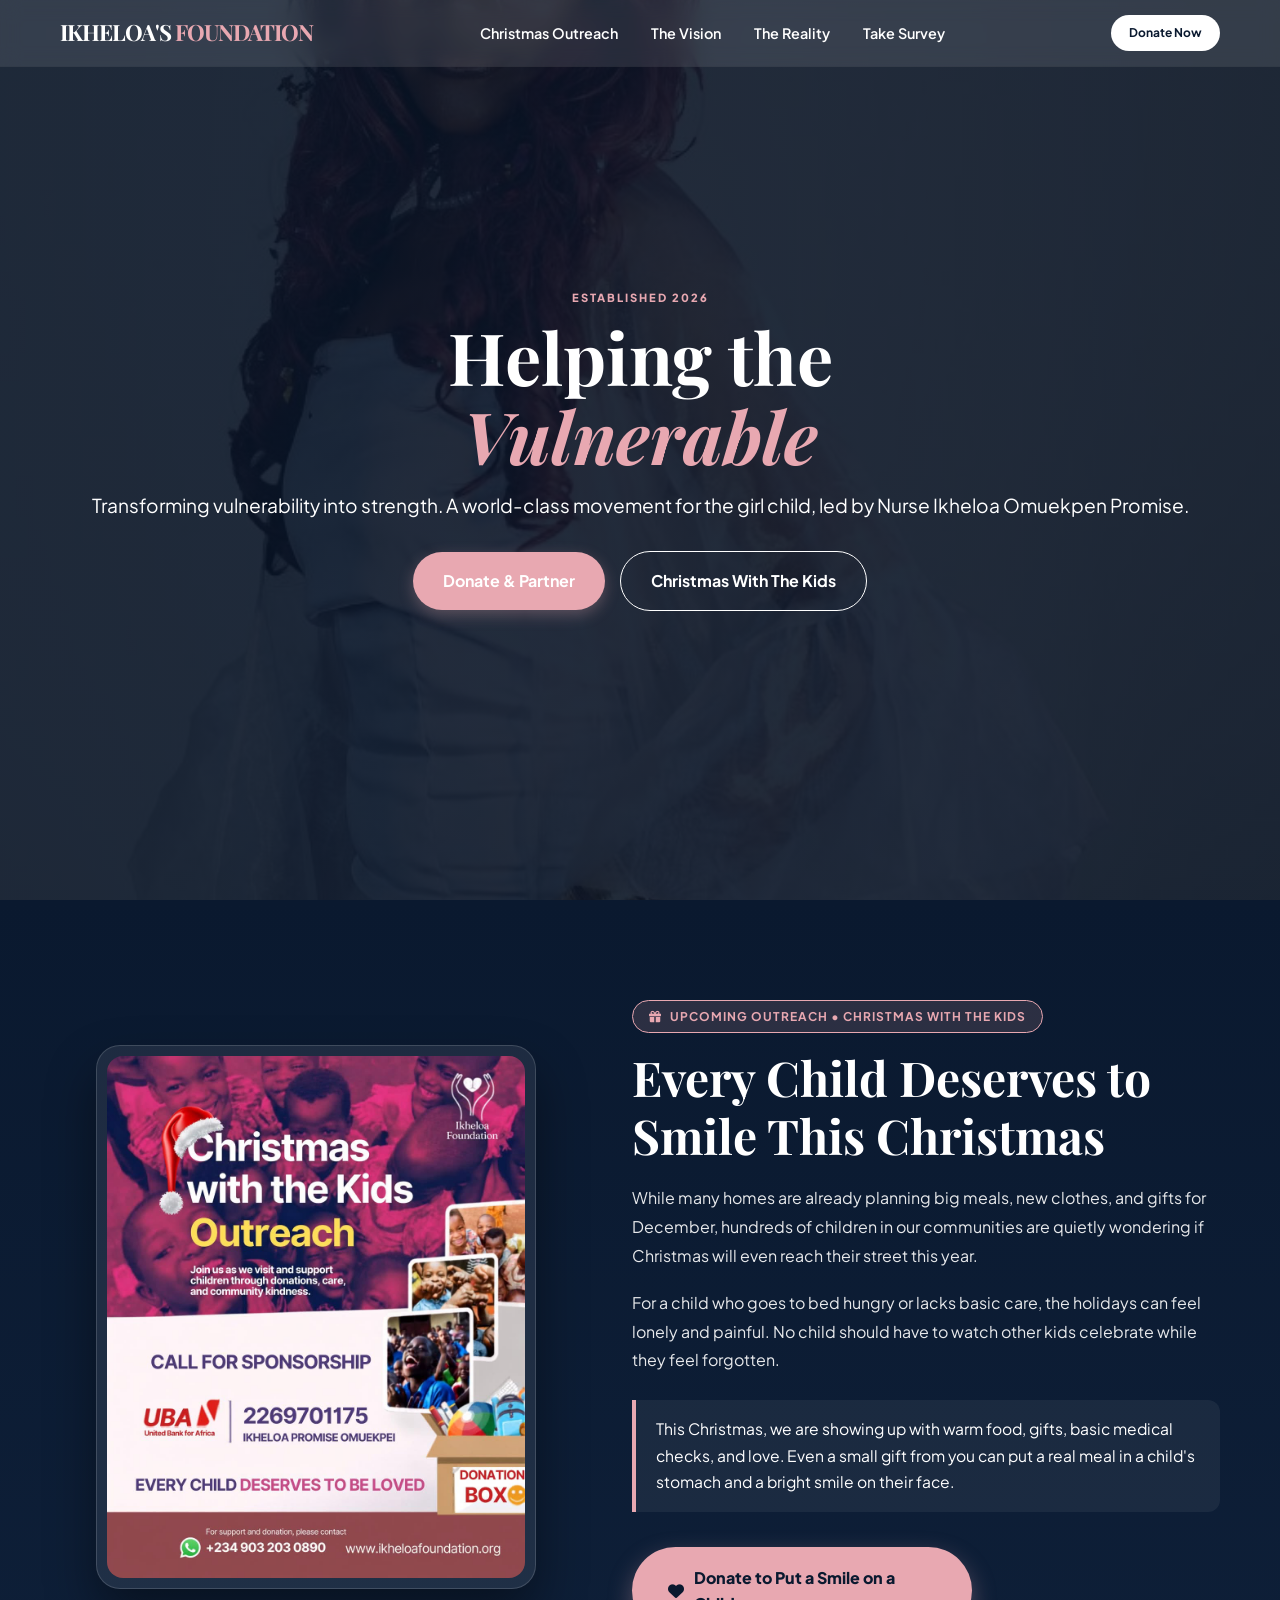
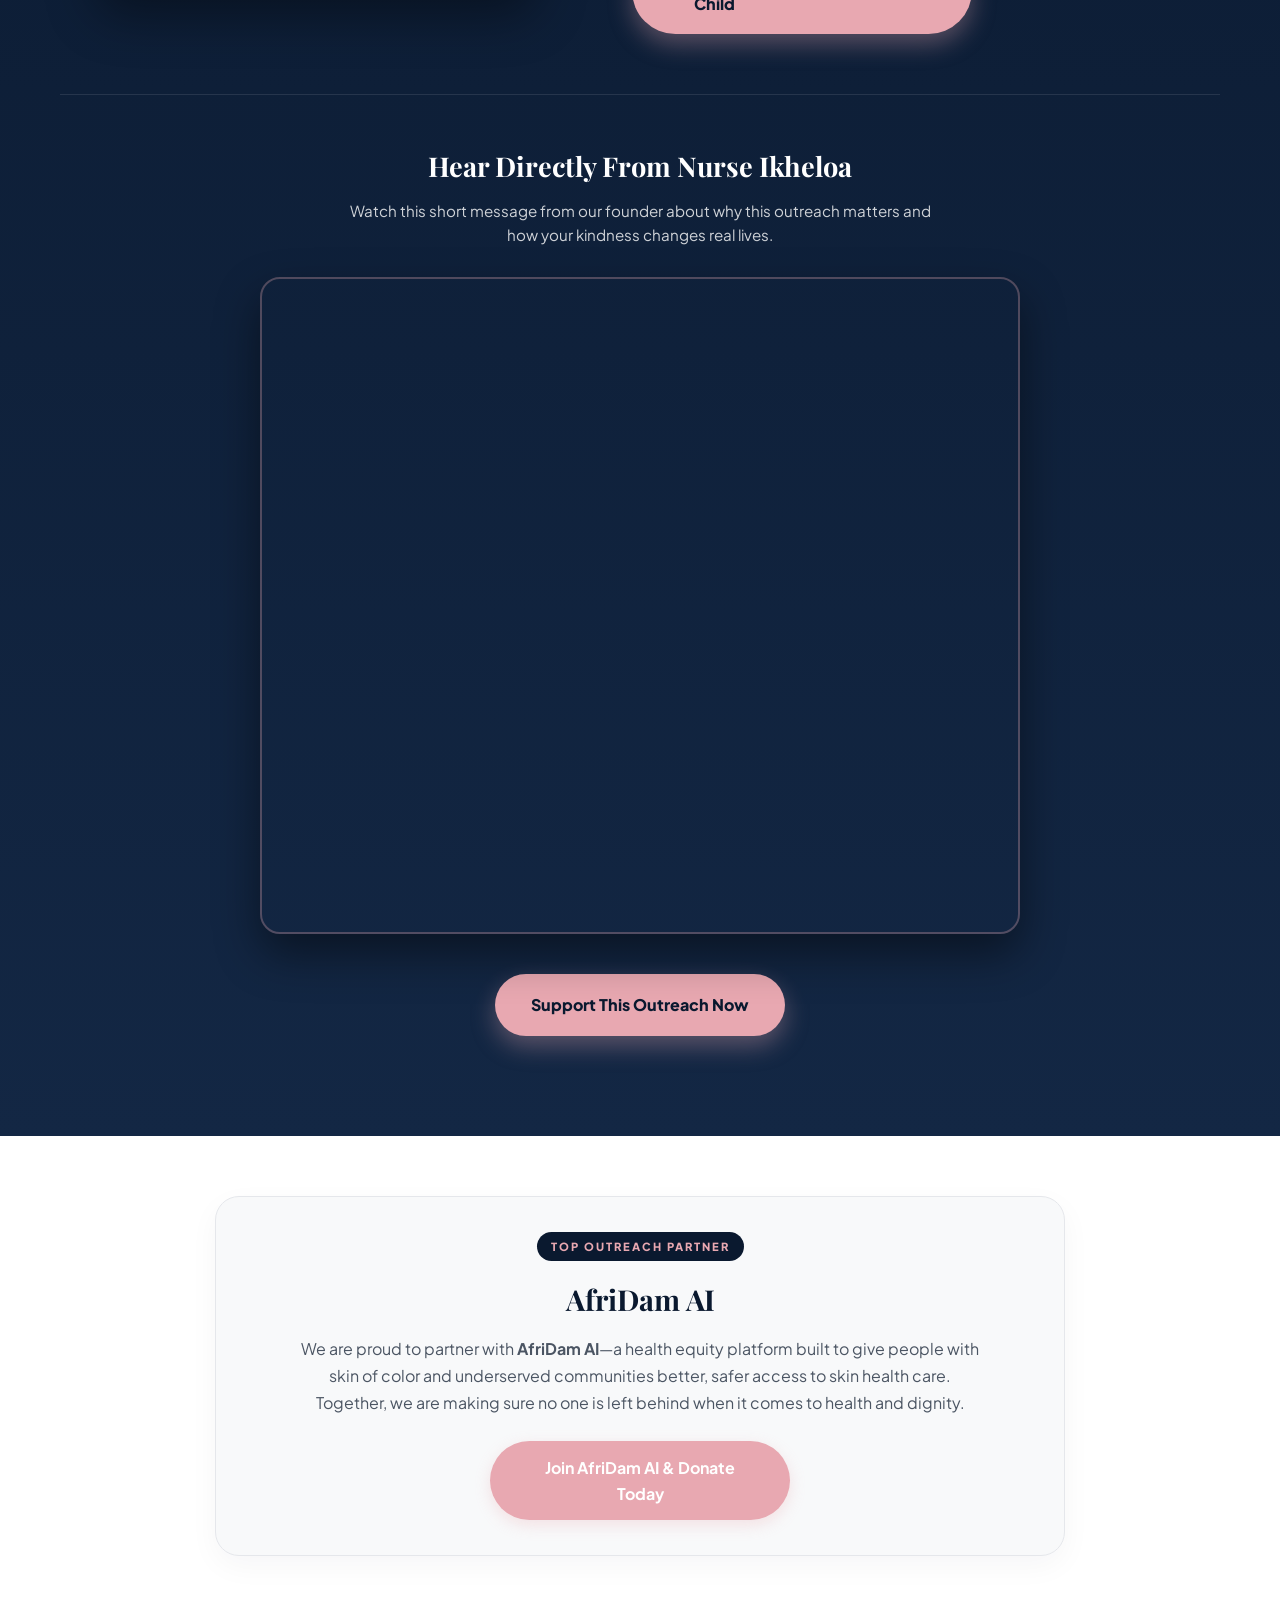
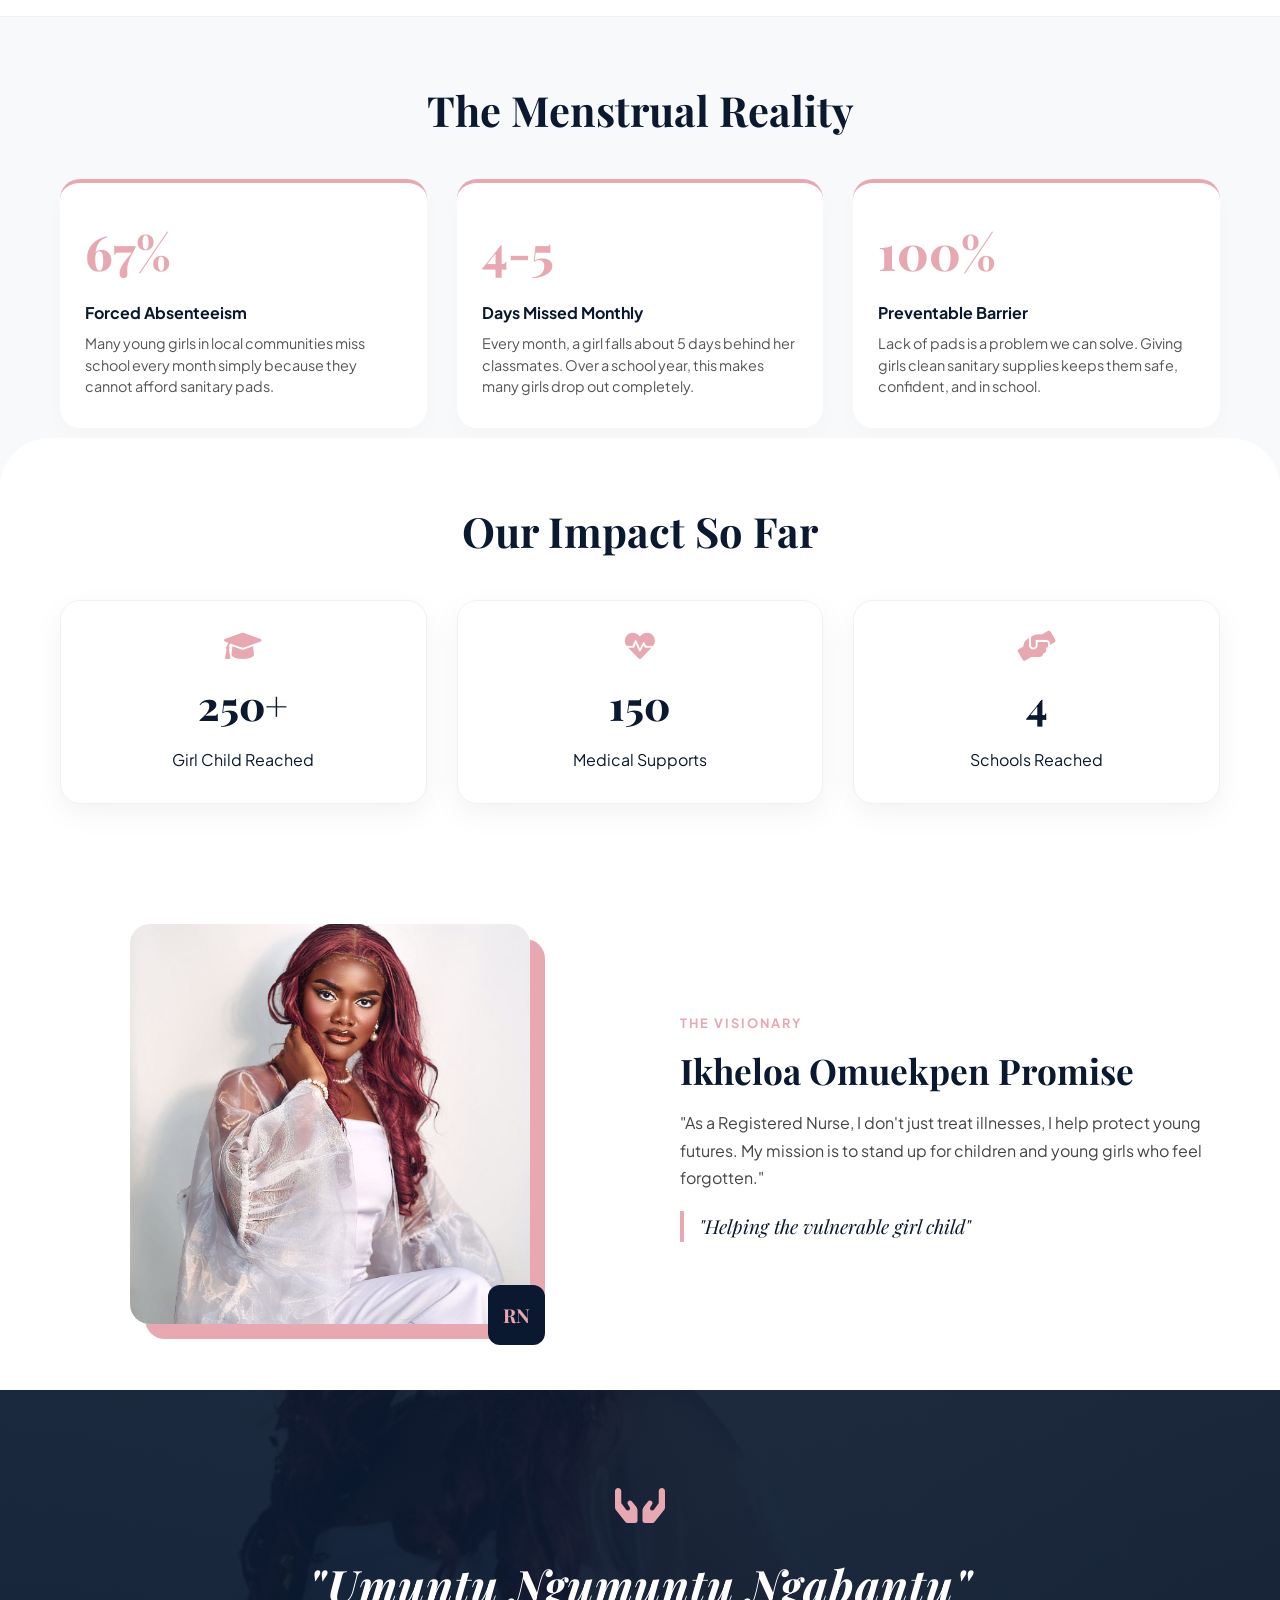
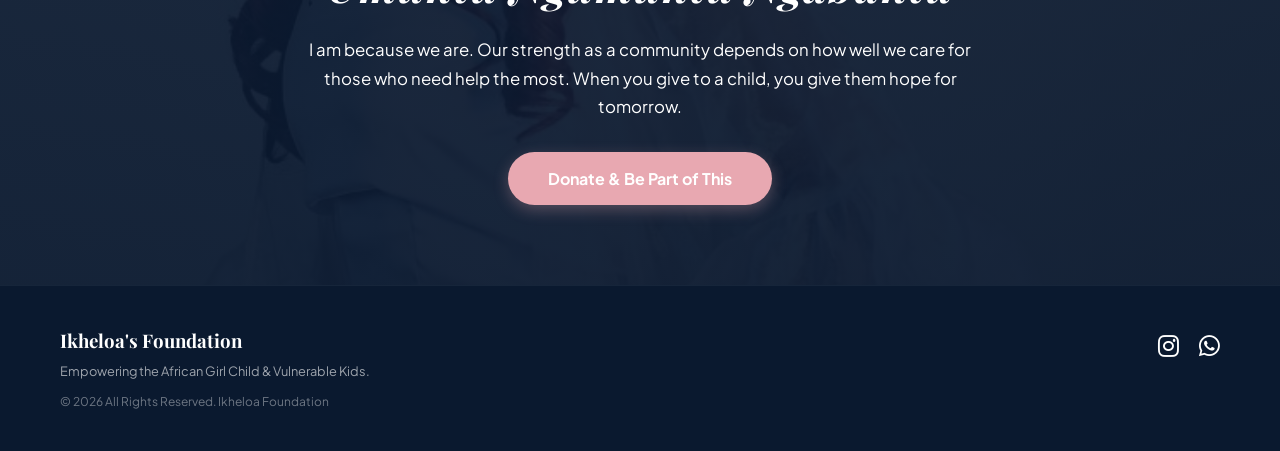
==== commit 25bd33ef: "Update index.html" ====
--- a/index.html
+++ b/index.html
@@ -22,6 +22,8 @@
         :root {
             --navy: #0A192F;
             --rose: #E8A8B1;
+            --gold: #D4AF37;
+            --festive-red: #B91C1C;
             --white: #FFFFFF;
             --light-bg: #F8F9FA;
             --glass: rgba(255, 255, 255, 0.1);
@@ -57,7 +59,6 @@
 
         .accent-text { color: var(--rose); }
 
-        /* Hide desktop nav on mobile */
         .main-nav { display: none; }
 
         .main-nav a {
@@ -102,9 +103,209 @@
         .hero-tagline { font-size: 0.95rem; opacity: 0.9; margin: 15px 0 30px; line-height: 1.6; }
         
         .hero-actions { display: flex; flex-direction: column; gap: 15px; align-items: center; }
-        .btn-primary-glow { text-align: center; background: var(--rose); color: white; padding: 16px 30px; border-radius: 50px; text-decoration: none; font-weight: 700; width: 80%; max-width: 300px; box-shadow: 0 5px 15px rgba(232, 168, 177, 0.3); transition: 0.3s; }
-        .btn-glass { text-align: center; border: 1px solid white; color: white; padding: 16px 30px; border-radius: 50px; text-decoration: none; font-weight: 700; width: 80%; max-width: 300px; transition: 0.3s; }
-        .btn-primary-glow:hover, .btn-glass:hover { transform: translateY(-2px); opacity: 0.9; }
+        .btn-primary-glow { text-align: center; background: var(--rose); color: white; padding: 16px 30px; border-radius: 50px; text-decoration: none; font-weight: 700; width: 80%; max-width: 300px; box-shadow: 0 5px 15px rgba(232, 168, 177, 0.3); transition: 0.3s; display: inline-block; }
+        .btn-glass { text-align: center; border: 1px solid white; color: white; padding: 16px 30px; border-radius: 50px; text-decoration: none; font-weight: 700; width: 80%; max-width: 300px; transition: 0.3s; display: inline-block; }
+        .btn-primary-glow:hover, .btn-glass:hover { transform: translateY(-2px); opacity: 0.95; }
+
+        /* --- CHRISTMAS OUTREACH SHOWCASE --- */
+        .christmas-section {
+            padding: 70px 0;
+            background: linear-gradient(180deg, #0A192F 0%, #132744 100%);
+            color: var(--white);
+            position: relative;
+            overflow: hidden;
+        }
+        
+        .festive-pill {
+            display: inline-flex;
+            align-items: center;
+            gap: 8px;
+            background: rgba(232, 168, 177, 0.15);
+            border: 1px solid var(--rose);
+            color: var(--rose);
+            padding: 6px 16px;
+            border-radius: 50px;
+            font-size: 0.75rem;
+            font-weight: 700;
+            letter-spacing: 1px;
+            text-transform: uppercase;
+            margin-bottom: 16px;
+            animation: gentlePulse 2.5s infinite;
+        }
+
+        @keyframes gentlePulse {
+            0% { box-shadow: 0 0 0 0 rgba(232, 168, 177, 0.4); }
+            70% { box-shadow: 0 0 0 10px rgba(232, 168, 177, 0); }
+            100% { box-shadow: 0 0 0 0 rgba(232, 168, 177, 0); }
+        }
+
+        .christmas-grid {
+            display: grid;
+            grid-template-columns: 1fr;
+            gap: 40px;
+            align-items: center;
+        }
+
+        .flier-frame {
+            position: relative;
+            width: 100%;
+            max-width: 440px;
+            margin: 0 auto;
+            border-radius: 24px;
+            padding: 10px;
+            background: rgba(255, 255, 255, 0.08);
+            border: 1px solid rgba(255, 255, 255, 0.15);
+            box-shadow: 0 25px 50px rgba(0, 0, 0, 0.4);
+        }
+
+        .flier-img {
+            width: 100%;
+            height: auto;
+            border-radius: 16px;
+            display: block;
+        }
+
+        .christmas-title {
+            font-family: 'Playfair Display', serif;
+            font-size: 2.2rem;
+            line-height: 1.2;
+            margin: 0 0 20px 0;
+            color: var(--white);
+        }
+
+        .christmas-story p {
+            font-size: 1rem;
+            line-height: 1.8;
+            color: rgba(255, 255, 255, 0.9);
+            margin-bottom: 18px;
+        }
+
+        .christmas-highlight {
+            background: rgba(255, 255, 255, 0.06);
+            border-left: 4px solid var(--rose);
+            padding: 16px 20px;
+            border-radius: 0 12px 12px 0;
+            margin: 25px 0;
+            font-size: 0.98rem;
+            line-height: 1.7;
+            color: var(--white);
+        }
+
+        .btn-donate-christmas {
+            display: inline-flex;
+            align-items: center;
+            justify-content: center;
+            gap: 10px;
+            background: var(--rose);
+            color: var(--navy);
+            padding: 18px 36px;
+            border-radius: 50px;
+            text-decoration: none;
+            font-weight: 800;
+            font-size: 1rem;
+            width: 100%;
+            max-width: 340px;
+            box-shadow: 0 10px 25px rgba(232, 168, 177, 0.35);
+            transition: all 0.3s ease;
+            margin-top: 10px;
+        }
+
+        .btn-donate-christmas:hover {
+            transform: translateY(-3px);
+            background: var(--white);
+            color: var(--navy);
+        }
+
+        /* --- FOUNDER VIDEO SECTION --- */
+        .video-showcase {
+            margin-top: 60px;
+            padding-top: 50px;
+            border-top: 1px solid rgba(255, 255, 255, 0.1);
+            text-align: center;
+        }
+
+        .video-showcase h3 {
+            font-family: 'Playfair Display', serif;
+            font-size: 1.7rem;
+            margin-bottom: 10px;
+            color: var(--white);
+        }
+
+        .video-showcase p {
+            font-size: 0.95rem;
+            color: rgba(255, 255, 255, 0.8);
+            max-width: 600px;
+            margin: 0 auto 30px auto;
+            line-height: 1.6;
+        }
+
+        .video-responsive-box {
+            position: relative;
+            width: 100%;
+            max-width: 760px;
+            margin: 0 auto;
+            padding-bottom: 56.25%; /* 16:9 Aspect Ratio */
+            height: 0;
+            border-radius: 20px;
+            overflow: hidden;
+            box-shadow: 0 20px 45px rgba(0, 0, 0, 0.45);
+            border: 2px solid rgba(232, 168, 177, 0.3);
+        }
+
+        .video-responsive-box iframe {
+            position: absolute;
+            top: 0;
+            left: 0;
+            width: 100%;
+            height: 100%;
+            border: 0;
+        }
+
+        /* --- TOP PARTNER SPOTLIGHT (AFRIDAM AI) --- */
+        .partner-spotlight {
+            padding: 60px 0;
+            background: #ffffff;
+            border-bottom: 1px solid #f0f0f0;
+        }
+
+        .partner-card {
+            background: var(--light-bg);
+            border: 1px solid #e5e7eb;
+            border-radius: 24px;
+            padding: 35px 25px;
+            text-align: center;
+            max-width: 850px;
+            margin: 0 auto;
+            box-shadow: 0 10px 30px rgba(10, 25, 47, 0.04);
+        }
+
+        .partner-badge {
+            display: inline-block;
+            background: var(--navy);
+            color: var(--rose);
+            font-size: 0.7rem;
+            font-weight: 800;
+            letter-spacing: 2px;
+            text-transform: uppercase;
+            padding: 6px 14px;
+            border-radius: 50px;
+            margin-bottom: 15px;
+        }
+
+        .partner-card h3 {
+            font-family: 'Playfair Display', serif;
+            font-size: 1.8rem;
+            color: var(--navy);
+            margin: 0 0 12px 0;
+        }
+
+        .partner-card p {
+            font-size: 1rem;
+            color: #4b5563;
+            line-height: 1.7;
+            max-width: 680px;
+            margin: 0 auto 25px auto;
+        }
 
         /* --- IMPACT SECTION --- */
         .impact { padding: 60px 0; background: #fff; }
@@ -167,6 +368,11 @@
             .hero-actions { flex-direction: row; justify-content: center; }
             .btn-primary-glow, .btn-glass { width: auto; }
             
+            .christmas-section { padding: 100px 0; }
+            .christmas-grid { grid-template-columns: 1fr 1.15fr; gap: 60px; }
+            .christmas-title { font-size: 3rem; }
+            .btn-donate-christmas { width: auto; }
+
             .impact-grid { grid-template-columns: repeat(3, 1fr); gap: 30px; }
             .metrics-grid { grid-template-columns: repeat(3, 1fr); gap: 30px; }
             .founder-grid { grid-template-columns: 1fr 1fr; gap: 80px; }
@@ -185,13 +391,13 @@
             </a>
             
             <nav class="main-nav">
+                <a href="#christmas">Christmas Outreach</a>
                 <a href="#about">The Vision</a>
                 <a href="#metrics">The Reality</a>
-                <a href="#impact">Our Impact</a>
                 <a href="survey.html">Take Survey</a>
             </nav>
             
-            <a href="partner.html" class="btn btn-premium">Donate Now</a>
+            <a href="https://www.ikheloafoundation.org/partner" class="btn btn-premium">Donate Now</a>
         </div>
     </header>
 
@@ -207,8 +413,82 @@
                 led by Nurse Ikheloa Omuekpen Promise.
             </p>
             <div class="hero-actions" data-aos="fade-up" data-aos-delay="600">
-                <a href="partner.html" class="btn btn-primary-glow">Partner With Us</a>
-                <a href="survey.html" class="btn btn-glass">Take the Survey</a>
+                <a href="https://www.ikheloafoundation.org/partner" class="btn btn-primary-glow">Donate & Partner</a>
+                <a href="#christmas" class="btn btn-glass">Christmas With The Kids</a>
+            </div>
+        </div>
+    </section>
+
+    <!-- NEW: CHRISTMAS WITH THE KIDS OUTREACH & VIDEO SECTION -->
+    <section class="christmas-section" id="christmas">
+        <div class="container">
+            <div class="christmas-grid">
+                
+                <!-- Event Flier -->
+                <div class="flier-frame" data-aos="zoom-in">
+                    <img src="861498311_122127450393399258_468970669851444067_n.jpg" alt="Christmas With The Kids Outreach Flier" class="flier-img">
+                </div>
+
+                <!-- Heartfelt Message in Plain English -->
+                <div class="christmas-story" data-aos="fade-left">
+                    <div class="festive-pill">
+                        <i class="fa-solid fa-gift"></i> Upcoming Outreach • Christmas With The Kids
+                    </div>
+                    <h2 class="christmas-title">Every Child Deserves to Smile This Christmas</h2>
+                    
+                    <p>
+                        While many homes are already planning big meals, new clothes, and gifts for December, hundreds of children in our communities are quietly wondering if Christmas will even reach their street this year.
+                    </p>
+                    <p>
+                        For a child who goes to bed hungry or lacks basic care, the holidays can feel lonely and painful. No child should have to watch other kids celebrate while they feel forgotten.
+                    </p>
+
+                    <div class="christmas-highlight">
+                        This Christmas, we are showing up with warm food, gifts, basic medical checks, and love. Even a small gift from you can put a real meal in a child's stomach and a bright smile on their face.
+                    </div>
+
+                    <a href="https://www.ikheloafoundation.org/partner" class="btn-donate-christmas">
+                        <i class="fa-solid fa-heart"></i> Donate to Put a Smile on a Child
+                    </a>
+                </div>
+
+            </div>
+
+            <!-- Video From the Founder Herself -->
+            <div class="video-showcase" data-aos="fade-up">
+                <h3>Hear Directly From Nurse Ikheloa</h3>
+                <p>Watch this short message from our founder about why this outreach matters and how your kindness changes real lives.</p>
+                
+                <div class="video-responsive-box">
+                    <iframe 
+                        src="https://www.youtube.com/embed/y5NHzd1ejfY" 
+                        title="Outreach Message from Nurse Ikheloa Omuekpen Promise" 
+                        allow="accelerometer; autoplay; clipboard-write; encrypted-media; gyroscope; picture-in-picture; web-share" 
+                        allowfullscreen>
+                    </iframe>
+                </div>
+
+                <div style="margin-top: 30px;">
+                    <a href="https://www.ikheloafoundation.org/partner" class="btn-donate-christmas">
+                        Support This Outreach Now
+                    </a>
+                </div>
+            </div>
+        </div>
+    </section>
+
+    <!-- NEW: TOP PARTNER SPOTLIGHT (AFRIDAM AI) -->
+    <section class="partner-spotlight" id="partners">
+        <div class="container">
+            <div class="partner-card" data-aos="fade-up">
+                <div class="partner-badge">Top Outreach Partner</div>
+                <h3>AfriDam AI</h3>
+                <p>
+                    We are proud to partner with <strong>AfriDam AI</strong>—a health equity platform built to give people with skin of color and underserved communities better, safer access to skin health care. Together, we are making sure no one is left behind when it comes to health and dignity.
+                </p>
+                <a href="https://www.ikheloafoundation.org/partner" class="btn btn-primary-glow" style="width: auto; padding: 14px 35px;">
+                    Join AfriDam AI & Donate Today
+                </a>
             </div>
         </div>
     </section>
@@ -222,19 +502,19 @@
                 <div class="metric-stat-box" data-aos="fade-up" data-aos-delay="100">
                     <div class="metric-percentage">67%</div>
                     <div class="metric-label">Forced Absenteeism</div>
-                    <div class="metric-desc">Substantial percentages of adolescent girls in suburban communities systematically skip school cycles due to an absolute lack of basic sanitary tools.</div>
+                    <div class="metric-desc">Many young girls in local communities miss school every month simply because they cannot afford sanitary pads.</div>
                 </div>
 
                 <div class="metric-stat-box" data-aos="fade-up" data-aos-delay="200">
                     <div class="metric-percentage">4-5</div>
                     <div class="metric-label">Days Missed Monthly</div>
-                    <div class="metric-desc">Every single month, a girl child falls roughly 5 days behind her class. Over a year, this structural setback directly increases school dropout drop-offs.</div>
+                    <div class="metric-desc">Every month, a girl falls about 5 days behind her classmates. Over a school year, this makes many girls drop out completely.</div>
                 </div>
 
                 <div class="metric-stat-box" data-aos="fade-up" data-aos-delay="300">
                     <div class="metric-percentage">100%</div>
                     <div class="metric-label">Preventable Barrier</div>
-                    <div class="metric-desc">Period poverty isn't an intellectual puzzle, it is a resource breakdown. Providing clean infrastructure preserves security, dignity, and career capacity.</div>
+                    <div class="metric-desc">Lack of pads is a problem we can solve. Giving girls clean sanitary supplies keeps them safe, confident, and in school.</div>
                 </div>
 
             </div>
@@ -244,7 +524,7 @@
     <!-- IMPACT METRICS -->
     <section class="impact" id="impact">
         <div class="container">
-            <h2 class="section-title-center" data-aos="fade-up">Impacts</h2>
+            <h2 class="section-title-center" data-aos="fade-up">Our Impact So Far</h2>
             <div class="impact-grid">
                 <div class="impact-card" data-aos="fade-up">
                     <i class="fa-solid fa-graduation-cap" style="font-size: 30px; color: var(--rose);"></i>
@@ -259,7 +539,7 @@
                 <div class="impact-card" data-aos="fade-up" data-aos-delay="400">
                     <i class="fa-solid fa-handshake-angle" style="font-size: 30px; color: var(--rose);"></i>
                     <h2 class="impact-number" data-target="50">4</h2>
-                    <p>School Reached</p>
+                    <p>Schools Reached</p>
                 </div>
             </div>
         </div>
@@ -279,8 +559,8 @@
                 <h4 style="letter-spacing: 2px; color: var(--rose); font-size: 0.8rem;">THE VISIONARY</h4>
                 <h2 class="founder-name">Ikheloa Omuekpen Promise</h2>
                 <p class="founder-bio">
-                    "As a Registered Nurse, I don't just treat illnesses, I treat broken futures. 
-                    My mission is to shield the vulnerable from the harsh realities of neglect."
+                    "As a Registered Nurse, I don't just treat illnesses, I help protect young futures. 
+                    My mission is to stand up for children and young girls who feel forgotten."
                 </p>
                 <div style="border-left: 4px solid var(--rose); padding-left: 15px; margin-top: 20px;">
                     <p style="font-family: 'Playfair Display'; font-style: italic; font-size: 1.2rem;">"Helping the vulnerable girl child"</p>
@@ -295,9 +575,9 @@
             <div class="ubuntu-symbol"><i class="fa-solid fa-hands-holding"></i></div>
             <h2 class="ubuntu-title" data-aos="fade-up">"Umuntu Ngumuntu Ngabantu"</h2>
             <p class="ubuntu-text" data-aos="fade-up" data-aos-delay="200">
-                I am because we are. Our collective prosperity in Africa stands on how firmly we guard those who are most exposed. When you ensure a girl child stays in school with dignity, you don't just fund a box—you build a community.
+                I am because we are. Our strength as a community depends on how well we care for those who need help the most. When you give to a child, you give them hope for tomorrow.
             </p>
-            <a href="partner.html" class="btn btn-primary-glow" data-aos="zoom-in" style="width: auto; padding: 14px 40px;">Be a part of this movement</a>
+            <a href="https://www.ikheloafoundation.org/partner" class="btn btn-primary-glow" data-aos="zoom-in" style="width: auto; padding: 14px 40px;">Donate & Be Part of This</a>
         </div>
     </section>
 
@@ -305,7 +585,7 @@
         <div class="container footer-flex">
             <div>
                 <h3 style="font-family: 'Playfair Display'; margin-bottom: 5px;">Ikheloa's Foundation</h3>
-                <p style="opacity: 0.6; font-size: 0.8rem;">Empowering the African Girl Child.</p>
+                <p style="opacity: 0.6; font-size: 0.8rem;">Empowering the African Girl Child & Vulnerable Kids.</p>
                 <p style="opacity: 0.4; font-size: 0.75rem; margin-top: 10px;">© 2026 All Rights Reserved. Ikheloa Foundation</p>
             </div>
             <div class="footer-links">
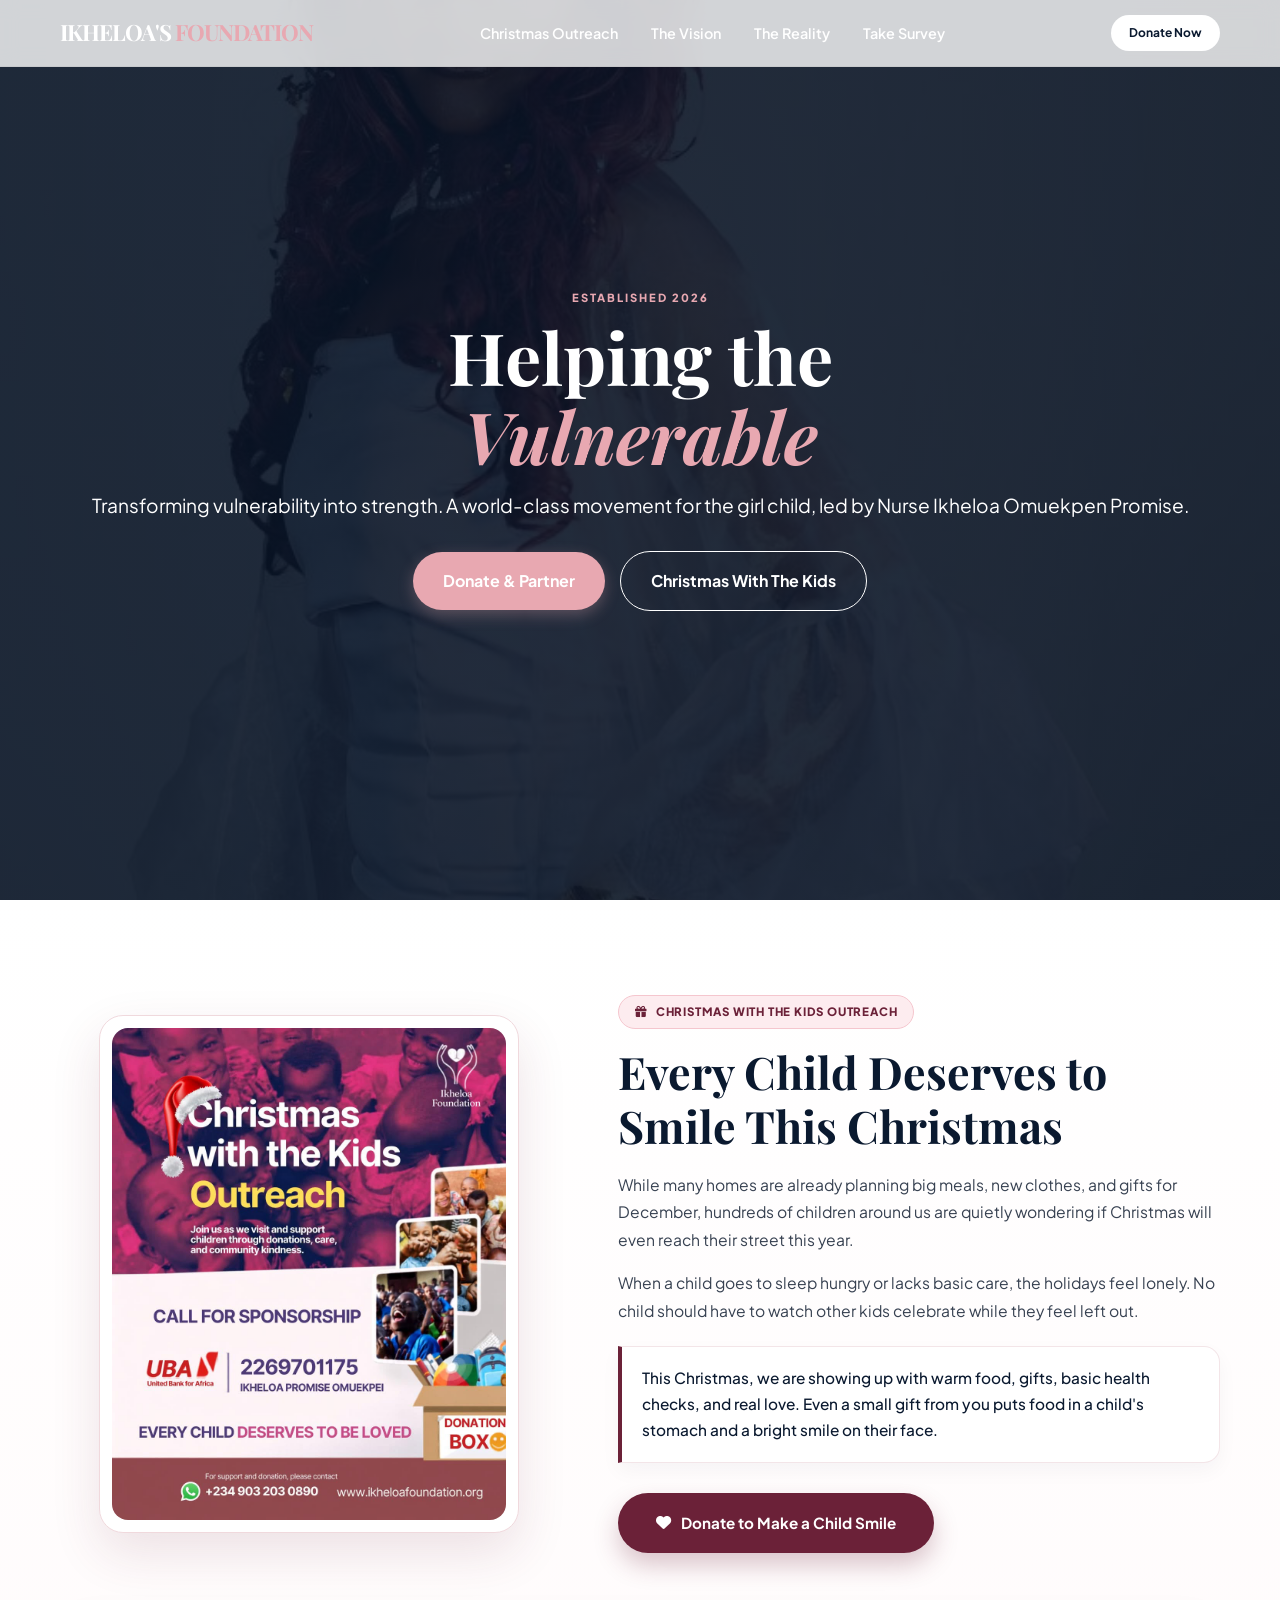
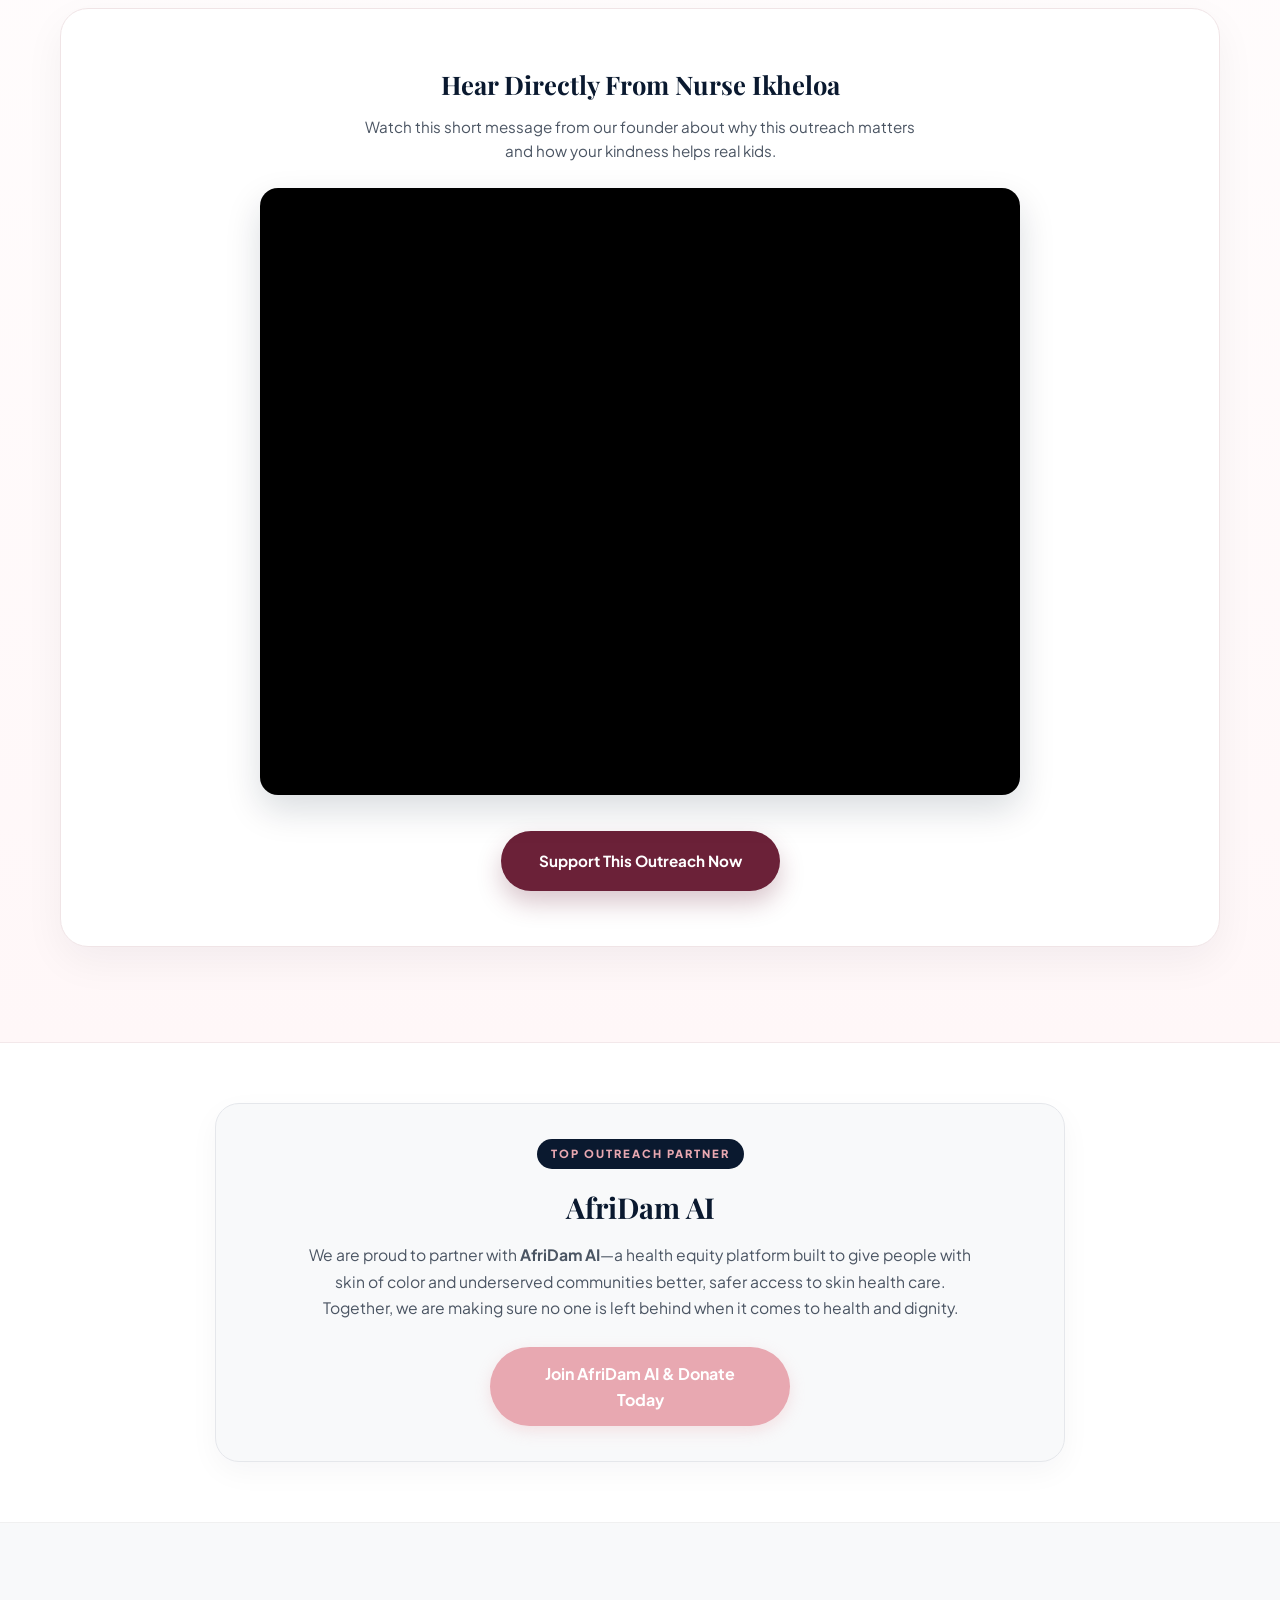
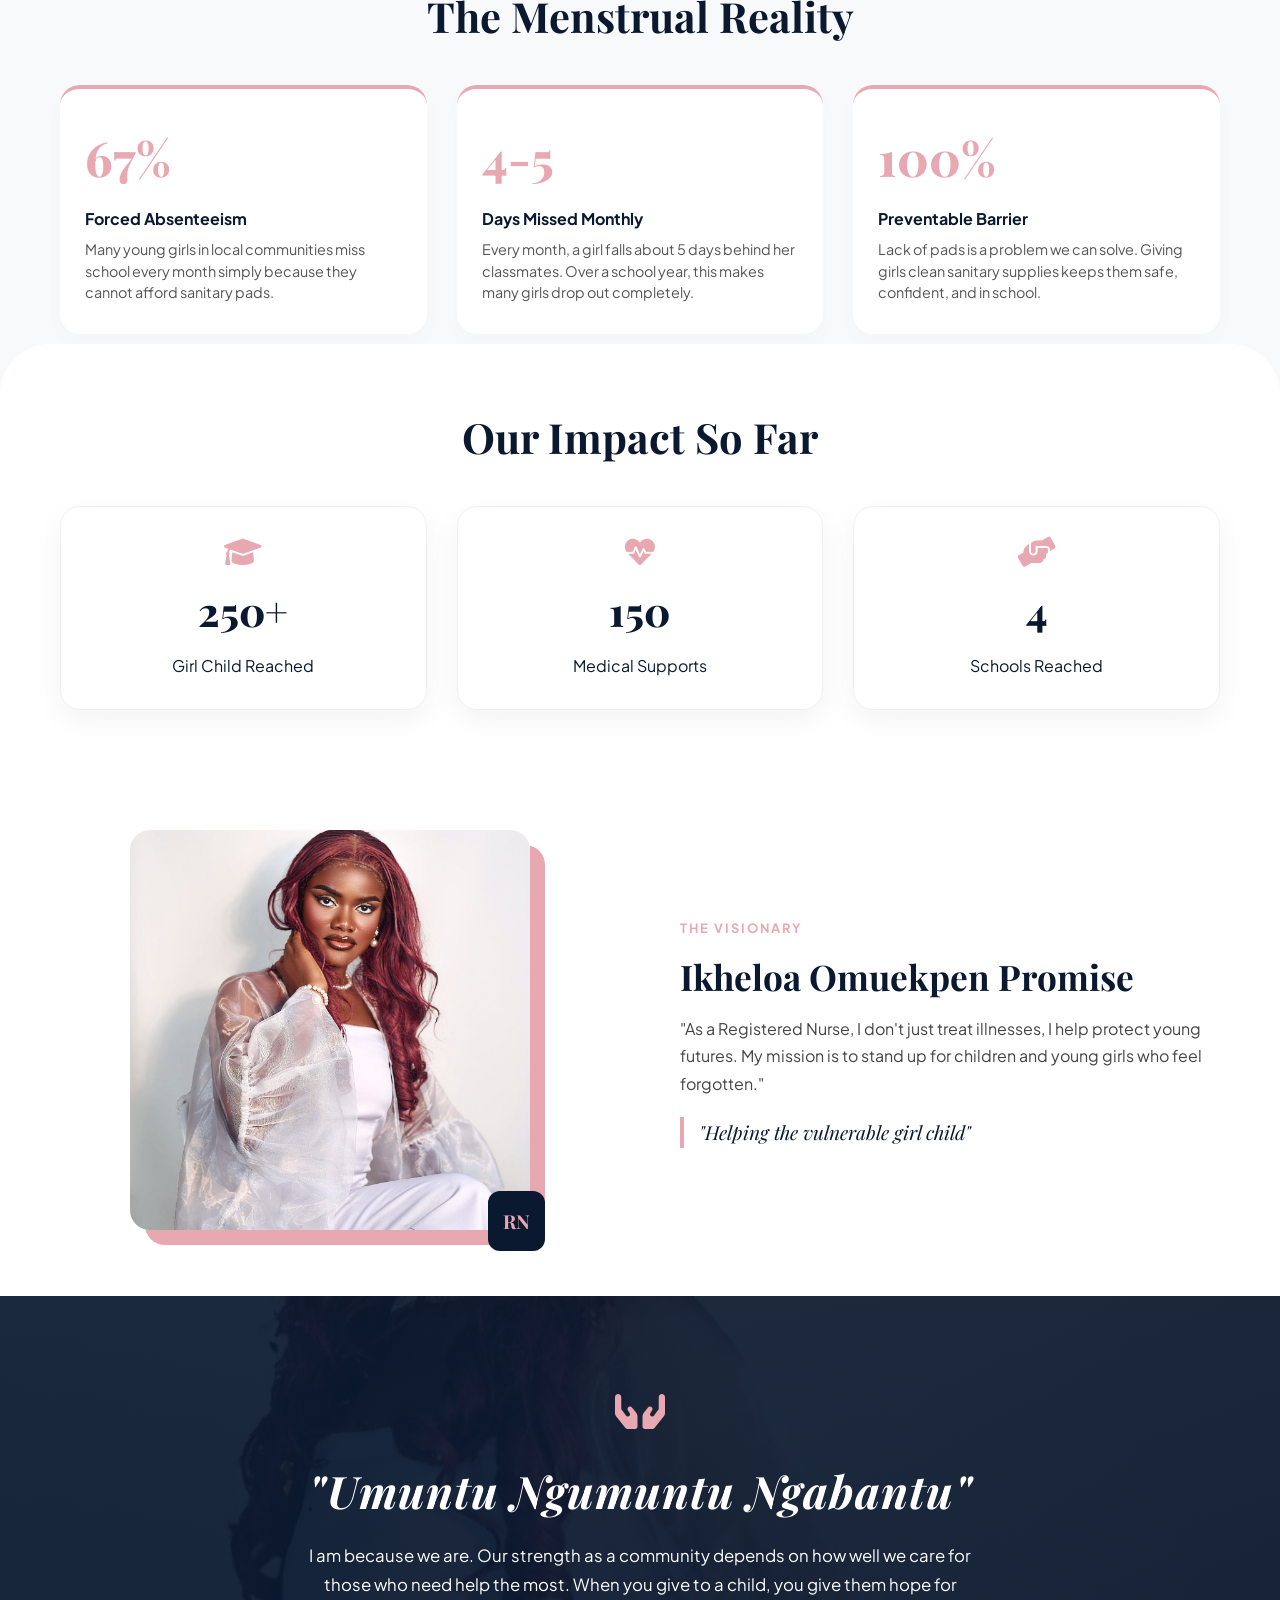
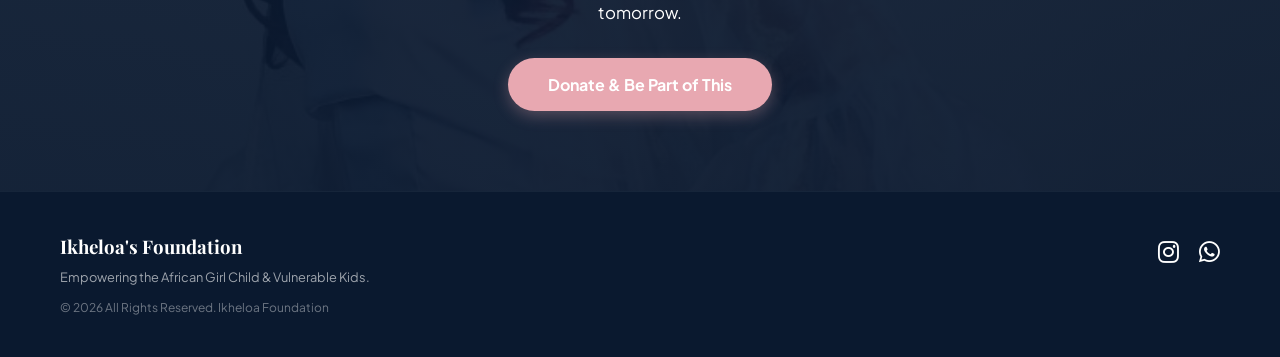
==== commit 8cde9a8f: "Update index.html" ====
--- a/index.html
+++ b/index.html
@@ -22,15 +22,15 @@
         :root {
             --navy: #0A192F;
             --rose: #E8A8B1;
-            --gold: #D4AF37;
-            --festive-red: #B91C1C;
+            --rose-dark: #C86D7C;
+            --wine: #6B2138;
+            --blush-bg: #FFF9FA;
             --white: #FFFFFF;
             --light-bg: #F8F9FA;
-            --glass: rgba(255, 255, 255, 0.1);
         }
         
         * { box-sizing: border-box; }
-        body { margin: 0; font-family: 'Plus Jakarta Sans', sans-serif; background: #fdfdfd; color: var(--navy); overflow-x: hidden; width: 100%; }
+        body { margin: 0; font-family: 'Plus Jakarta Sans', sans-serif; background: #ffffff; color: var(--navy); overflow-x: hidden; width: 100%; }
 
         .container { width: 100%; max-width: 1200px; margin: 0 auto; padding: 0 20px; }
 
@@ -103,59 +103,64 @@
         .hero-tagline { font-size: 0.95rem; opacity: 0.9; margin: 15px 0 30px; line-height: 1.6; }
         
         .hero-actions { display: flex; flex-direction: column; gap: 15px; align-items: center; }
-        .btn-primary-glow { text-align: center; background: var(--rose); color: white; padding: 16px 30px; border-radius: 50px; text-decoration: none; font-weight: 700; width: 80%; max-width: 300px; box-shadow: 0 5px 15px rgba(232, 168, 177, 0.3); transition: 0.3s; display: inline-block; }
-        .btn-glass { text-align: center; border: 1px solid white; color: white; padding: 16px 30px; border-radius: 50px; text-decoration: none; font-weight: 700; width: 80%; max-width: 300px; transition: 0.3s; display: inline-block; }
+        .btn-primary-glow { text-align: center; background: var(--rose); color: white; padding: 16px 30px; border-radius: 50px; text-decoration: none; font-weight: 700; width: 85%; max-width: 300px; box-shadow: 0 5px 15px rgba(232, 168, 177, 0.3); transition: 0.3s; display: inline-block; }
+        .btn-glass { text-align: center; border: 1px solid white; color: white; padding: 16px 30px; border-radius: 50px; text-decoration: none; font-weight: 700; width: 85%; max-width: 300px; transition: 0.3s; display: inline-block; }
         .btn-primary-glow:hover, .btn-glass:hover { transform: translateY(-2px); opacity: 0.95; }
 
-        /* --- CHRISTMAS OUTREACH SHOWCASE --- */
+        /* --- SLEEK BRIGHT CHRISTMAS OUTREACH SECTION --- */
         .christmas-section {
-            padding: 70px 0;
-            background: linear-gradient(180deg, #0A192F 0%, #132744 100%);
-            color: var(--white);
+            padding: 65px 0;
+            background: linear-gradient(180deg, #FFFFFF 0%, #FFF7F8 100%);
+            color: var(--navy);
             position: relative;
-            overflow: hidden;
+            border-bottom: 1px solid #f3e8ea;
         }
         
         .festive-pill {
             display: inline-flex;
             align-items: center;
             gap: 8px;
-            background: rgba(232, 168, 177, 0.15);
-            border: 1px solid var(--rose);
-            color: var(--rose);
-            padding: 6px 16px;
+            background: #FDECEF;
+            border: 1px solid #F5C6CE;
+            color: var(--wine);
+            padding: 7px 16px;
             border-radius: 50px;
-            font-size: 0.75rem;
-            font-weight: 700;
-            letter-spacing: 1px;
+            font-size: 0.72rem;
+            font-weight: 800;
+            letter-spacing: 0.8px;
             text-transform: uppercase;
             margin-bottom: 16px;
-            animation: gentlePulse 2.5s infinite;
-        }
-
-        @keyframes gentlePulse {
-            0% { box-shadow: 0 0 0 0 rgba(232, 168, 177, 0.4); }
-            70% { box-shadow: 0 0 0 10px rgba(232, 168, 177, 0); }
-            100% { box-shadow: 0 0 0 0 rgba(232, 168, 177, 0); }
+            animation: softGlow 2.5s infinite;
+        }
+
+        @keyframes softGlow {
+            0% { box-shadow: 0 0 0 0 rgba(200, 109, 124, 0.25); }
+            70% { box-shadow: 0 0 0 10px rgba(200, 109, 124, 0); }
+            100% { box-shadow: 0 0 0 0 rgba(200, 109, 124, 0); }
         }
 
         .christmas-grid {
             display: grid;
             grid-template-columns: 1fr;
-            gap: 40px;
+            gap: 35px;
             align-items: center;
         }
 
         .flier-frame {
             position: relative;
             width: 100%;
-            max-width: 440px;
+            max-width: 420px;
             margin: 0 auto;
             border-radius: 24px;
-            padding: 10px;
-            background: rgba(255, 255, 255, 0.08);
-            border: 1px solid rgba(255, 255, 255, 0.15);
-            box-shadow: 0 25px 50px rgba(0, 0, 0, 0.4);
+            padding: 12px;
+            background: #FFFFFF;
+            border: 1px solid #F0D9DD;
+            box-shadow: 0 20px 50px rgba(107, 33, 56, 0.12);
+            transition: transform 0.3s ease;
+        }
+
+        .flier-frame:hover {
+            transform: translateY(-4px);
         }
 
         .flier-img {
@@ -167,28 +172,33 @@
 
         .christmas-title {
             font-family: 'Playfair Display', serif;
-            font-size: 2.2rem;
+            font-size: 2rem;
             line-height: 1.2;
-            margin: 0 0 20px 0;
-            color: var(--white);
+            margin: 0 0 18px 0;
+            color: var(--navy);
         }
 
         .christmas-story p {
-            font-size: 1rem;
-            line-height: 1.8;
-            color: rgba(255, 255, 255, 0.9);
-            margin-bottom: 18px;
+            font-size: 0.98rem;
+            line-height: 1.75;
+            color: #374151;
+            margin-bottom: 16px;
         }
 
         .christmas-highlight {
-            background: rgba(255, 255, 255, 0.06);
-            border-left: 4px solid var(--rose);
-            padding: 16px 20px;
-            border-radius: 0 12px 12px 0;
-            margin: 25px 0;
-            font-size: 0.98rem;
+            background: #FFFFFF;
+            border-left: 4px solid var(--wine);
+            border-top: 1px solid #F3E5E8;
+            border-right: 1px solid #F3E5E8;
+            border-bottom: 1px solid #F3E5E8;
+            padding: 18px 20px;
+            border-radius: 0 16px 16px 0;
+            margin: 22px 0;
+            font-size: 0.96rem;
             line-height: 1.7;
-            color: var(--white);
+            color: var(--navy);
+            font-weight: 500;
+            box-shadow: 0 8px 20px rgba(10, 25, 47, 0.04);
         }
 
         .btn-donate-christmas {
@@ -196,46 +206,50 @@
             align-items: center;
             justify-content: center;
             gap: 10px;
-            background: var(--rose);
-            color: var(--navy);
-            padding: 18px 36px;
+            background: var(--wine);
+            color: #FFFFFF;
+            padding: 17px 32px;
             border-radius: 50px;
             text-decoration: none;
-            font-weight: 800;
-            font-size: 1rem;
+            font-weight: 700;
+            font-size: 0.95rem;
             width: 100%;
-            max-width: 340px;
-            box-shadow: 0 10px 25px rgba(232, 168, 177, 0.35);
+            white-space: nowrap;
+            box-shadow: 0 12px 25px rgba(107, 33, 56, 0.25);
             transition: all 0.3s ease;
-            margin-top: 10px;
+            margin-top: 8px;
         }
 
         .btn-donate-christmas:hover {
             transform: translateY(-3px);
-            background: var(--white);
-            color: var(--navy);
-        }
-
-        /* --- FOUNDER VIDEO SECTION --- */
+            background: var(--navy);
+            color: #FFFFFF;
+            box-shadow: 0 15px 30px rgba(10, 25, 47, 0.25);
+        }
+
+        /* --- FOUNDER VIDEO SECTION (CLEAN & SLEEK) --- */
         .video-showcase {
-            margin-top: 60px;
-            padding-top: 50px;
-            border-top: 1px solid rgba(255, 255, 255, 0.1);
+            margin-top: 55px;
+            padding: 40px 20px;
+            background: #FFFFFF;
+            border-radius: 28px;
+            border: 1px solid #F0E4E6;
+            box-shadow: 0 15px 40px rgba(10, 25, 47, 0.05);
             text-align: center;
         }
 
         .video-showcase h3 {
             font-family: 'Playfair Display', serif;
-            font-size: 1.7rem;
-            margin-bottom: 10px;
-            color: var(--white);
+            font-size: 1.6rem;
+            margin: 0 0 10px 0;
+            color: var(--navy);
         }
 
         .video-showcase p {
             font-size: 0.95rem;
-            color: rgba(255, 255, 255, 0.8);
-            max-width: 600px;
-            margin: 0 auto 30px auto;
+            color: #4B5563;
+            max-width: 560px;
+            margin: 0 auto 25px auto;
             line-height: 1.6;
         }
 
@@ -244,12 +258,12 @@
             width: 100%;
             max-width: 760px;
             margin: 0 auto;
-            padding-bottom: 56.25%; /* 16:9 Aspect Ratio */
+            padding-bottom: 56.25%;
             height: 0;
-            border-radius: 20px;
+            border-radius: 18px;
             overflow: hidden;
-            box-shadow: 0 20px 45px rgba(0, 0, 0, 0.45);
-            border: 2px solid rgba(232, 168, 177, 0.3);
+            box-shadow: 0 15px 35px rgba(10, 25, 47, 0.15);
+            background: #000;
         }
 
         .video-responsive-box iframe {
@@ -272,7 +286,7 @@
             background: var(--light-bg);
             border: 1px solid #e5e7eb;
             border-radius: 24px;
-            padding: 35px 25px;
+            padding: 35px 22px;
             text-align: center;
             max-width: 850px;
             margin: 0 auto;
@@ -300,7 +314,7 @@
         }
 
         .partner-card p {
-            font-size: 1rem;
+            font-size: 0.98rem;
             color: #4b5563;
             line-height: 1.7;
             max-width: 680px;
@@ -368,10 +382,11 @@
             .hero-actions { flex-direction: row; justify-content: center; }
             .btn-primary-glow, .btn-glass { width: auto; }
             
-            .christmas-section { padding: 100px 0; }
-            .christmas-grid { grid-template-columns: 1fr 1.15fr; gap: 60px; }
-            .christmas-title { font-size: 3rem; }
-            .btn-donate-christmas { width: auto; }
+            .christmas-section { padding: 95px 0; }
+            .christmas-grid { grid-template-columns: 0.95fr 1.15fr; gap: 60px; }
+            .christmas-title { font-size: 2.8rem; }
+            .btn-donate-christmas { width: auto; padding: 18px 38px; }
+            .video-showcase { padding: 55px 40px; }
 
             .impact-grid { grid-template-columns: repeat(3, 1fr); gap: 30px; }
             .metrics-grid { grid-template-columns: repeat(3, 1fr); gap: 30px; }
@@ -419,7 +434,7 @@
         </div>
     </section>
 
-    <!-- NEW: CHRISTMAS WITH THE KIDS OUTREACH & VIDEO SECTION -->
+    <!-- BRIGHT & SLEEK CHRISTMAS WITH THE KIDS OUTREACH SECTION -->
     <section class="christmas-section" id="christmas">
         <div class="container">
             <div class="christmas-grid">
@@ -429,26 +444,26 @@
                     <img src="861498311_122127450393399258_468970669851444067_n.jpg" alt="Christmas With The Kids Outreach Flier" class="flier-img">
                 </div>
 
-                <!-- Heartfelt Message in Plain English -->
-                <div class="christmas-story" data-aos="fade-left">
+                <!-- Heartfelt Message in Simplest English -->
+                <div class="christmas-story" data-aos="fade-up">
                     <div class="festive-pill">
-                        <i class="fa-solid fa-gift"></i> Upcoming Outreach • Christmas With The Kids
+                        <i class="fa-solid fa-gift"></i> Christmas With The Kids Outreach
                     </div>
                     <h2 class="christmas-title">Every Child Deserves to Smile This Christmas</h2>
                     
                     <p>
-                        While many homes are already planning big meals, new clothes, and gifts for December, hundreds of children in our communities are quietly wondering if Christmas will even reach their street this year.
+                        While many homes are already planning big meals, new clothes, and gifts for December, hundreds of children around us are quietly wondering if Christmas will even reach their street this year.
                     </p>
                     <p>
-                        For a child who goes to bed hungry or lacks basic care, the holidays can feel lonely and painful. No child should have to watch other kids celebrate while they feel forgotten.
+                        When a child goes to sleep hungry or lacks basic care, the holidays feel lonely. No child should have to watch other kids celebrate while they feel left out.
                     </p>
 
                     <div class="christmas-highlight">
-                        This Christmas, we are showing up with warm food, gifts, basic medical checks, and love. Even a small gift from you can put a real meal in a child's stomach and a bright smile on their face.
+                        This Christmas, we are showing up with warm food, gifts, basic health checks, and real love. Even a small gift from you puts food in a child's stomach and a bright smile on their face.
                     </div>
 
                     <a href="https://www.ikheloafoundation.org/partner" class="btn-donate-christmas">
-                        <i class="fa-solid fa-heart"></i> Donate to Put a Smile on a Child
+                        <i class="fa-solid fa-heart"></i> Donate to Make a Child Smile
                     </a>
                 </div>
 
@@ -457,18 +472,18 @@
             <!-- Video From the Founder Herself -->
             <div class="video-showcase" data-aos="fade-up">
                 <h3>Hear Directly From Nurse Ikheloa</h3>
-                <p>Watch this short message from our founder about why this outreach matters and how your kindness changes real lives.</p>
+                <p>Watch this short message from our founder about why this outreach matters and how your kindness helps real kids.</p>
                 
                 <div class="video-responsive-box">
                     <iframe 
-                        src="https://www.youtube.com/embed/y5NHzd1ejfY" 
+                        src="https://www.youtube.com/embed/BJxcZjChWEo" 
                         title="Outreach Message from Nurse Ikheloa Omuekpen Promise" 
                         allow="accelerometer; autoplay; clipboard-write; encrypted-media; gyroscope; picture-in-picture; web-share" 
                         allowfullscreen>
                     </iframe>
                 </div>
 
-                <div style="margin-top: 30px;">
+                <div style="margin-top: 28px;">
                     <a href="https://www.ikheloafoundation.org/partner" class="btn-donate-christmas">
                         Support This Outreach Now
                     </a>
@@ -477,7 +492,7 @@
         </div>
     </section>
 
-    <!-- NEW: TOP PARTNER SPOTLIGHT (AFRIDAM AI) -->
+    <!-- TOP PARTNER SPOTLIGHT (AFRIDAM AI) -->
     <section class="partner-spotlight" id="partners">
         <div class="container">
             <div class="partner-card" data-aos="fade-up">
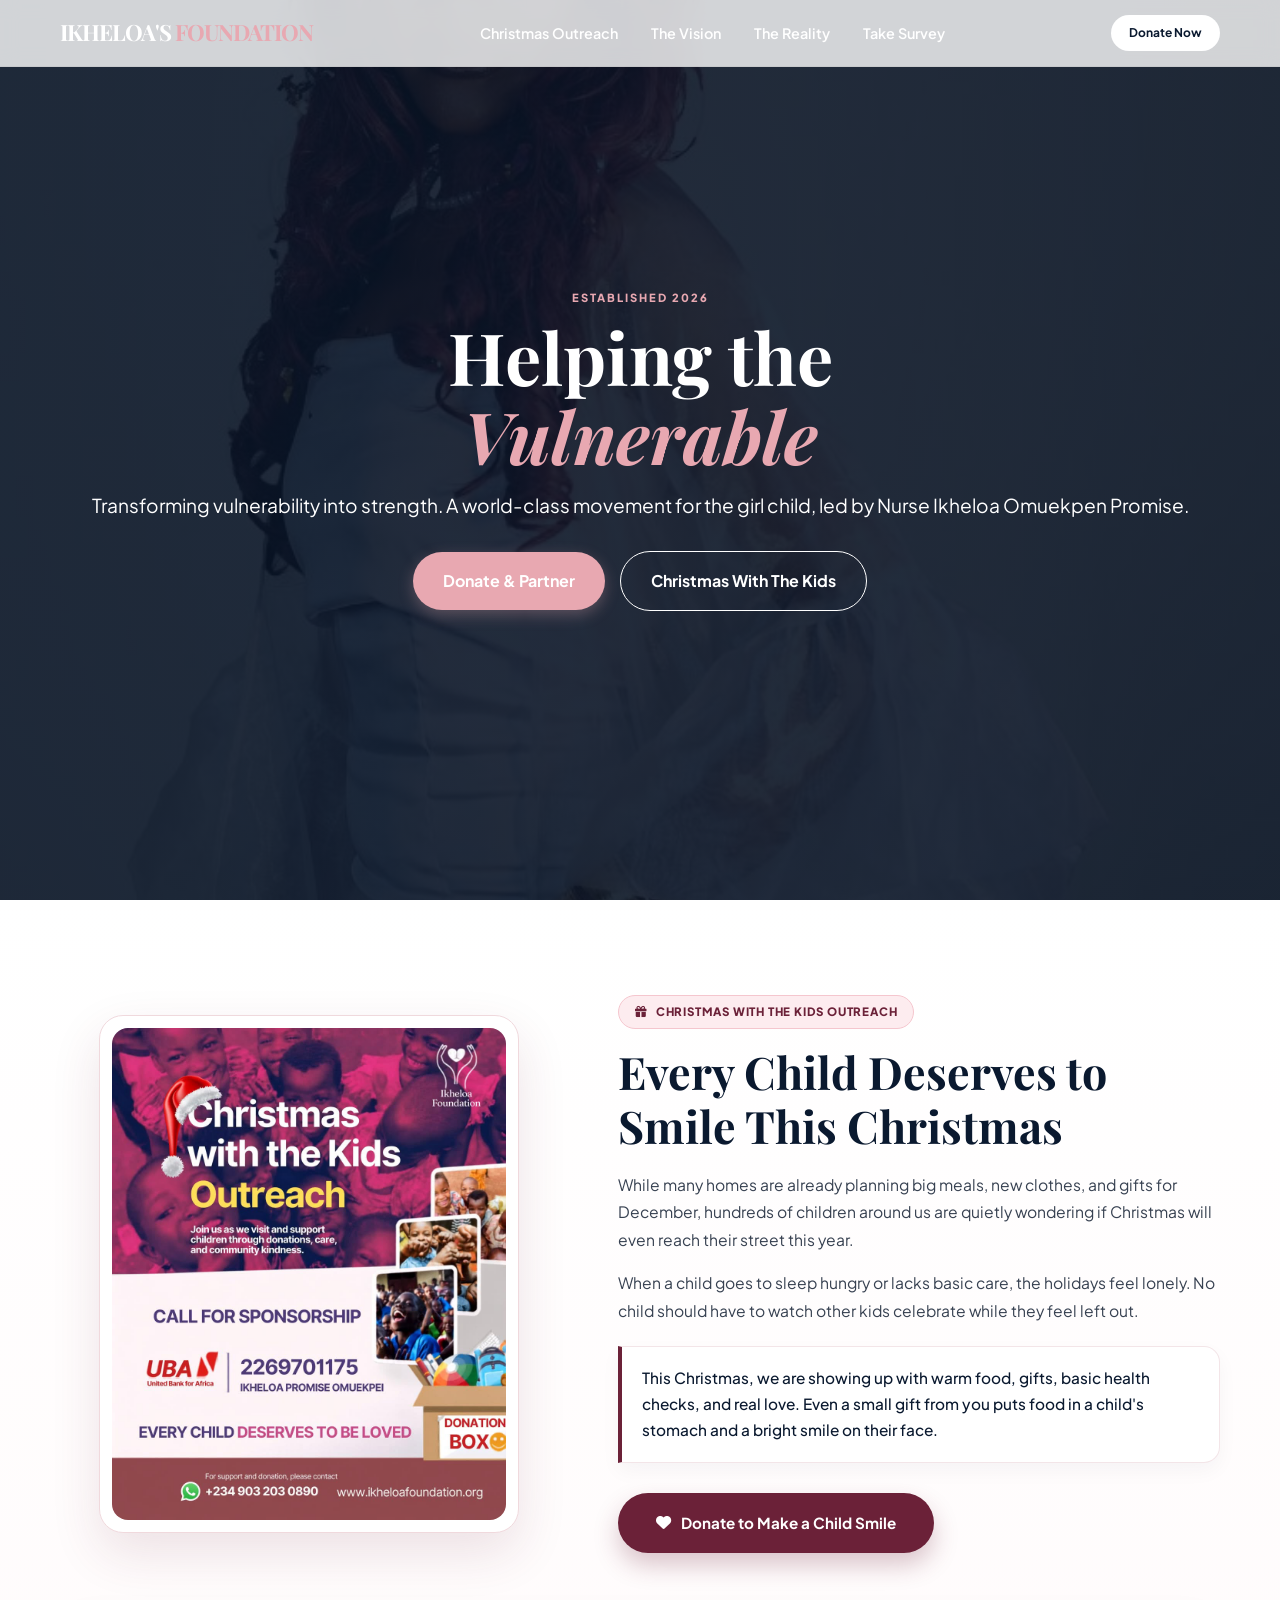
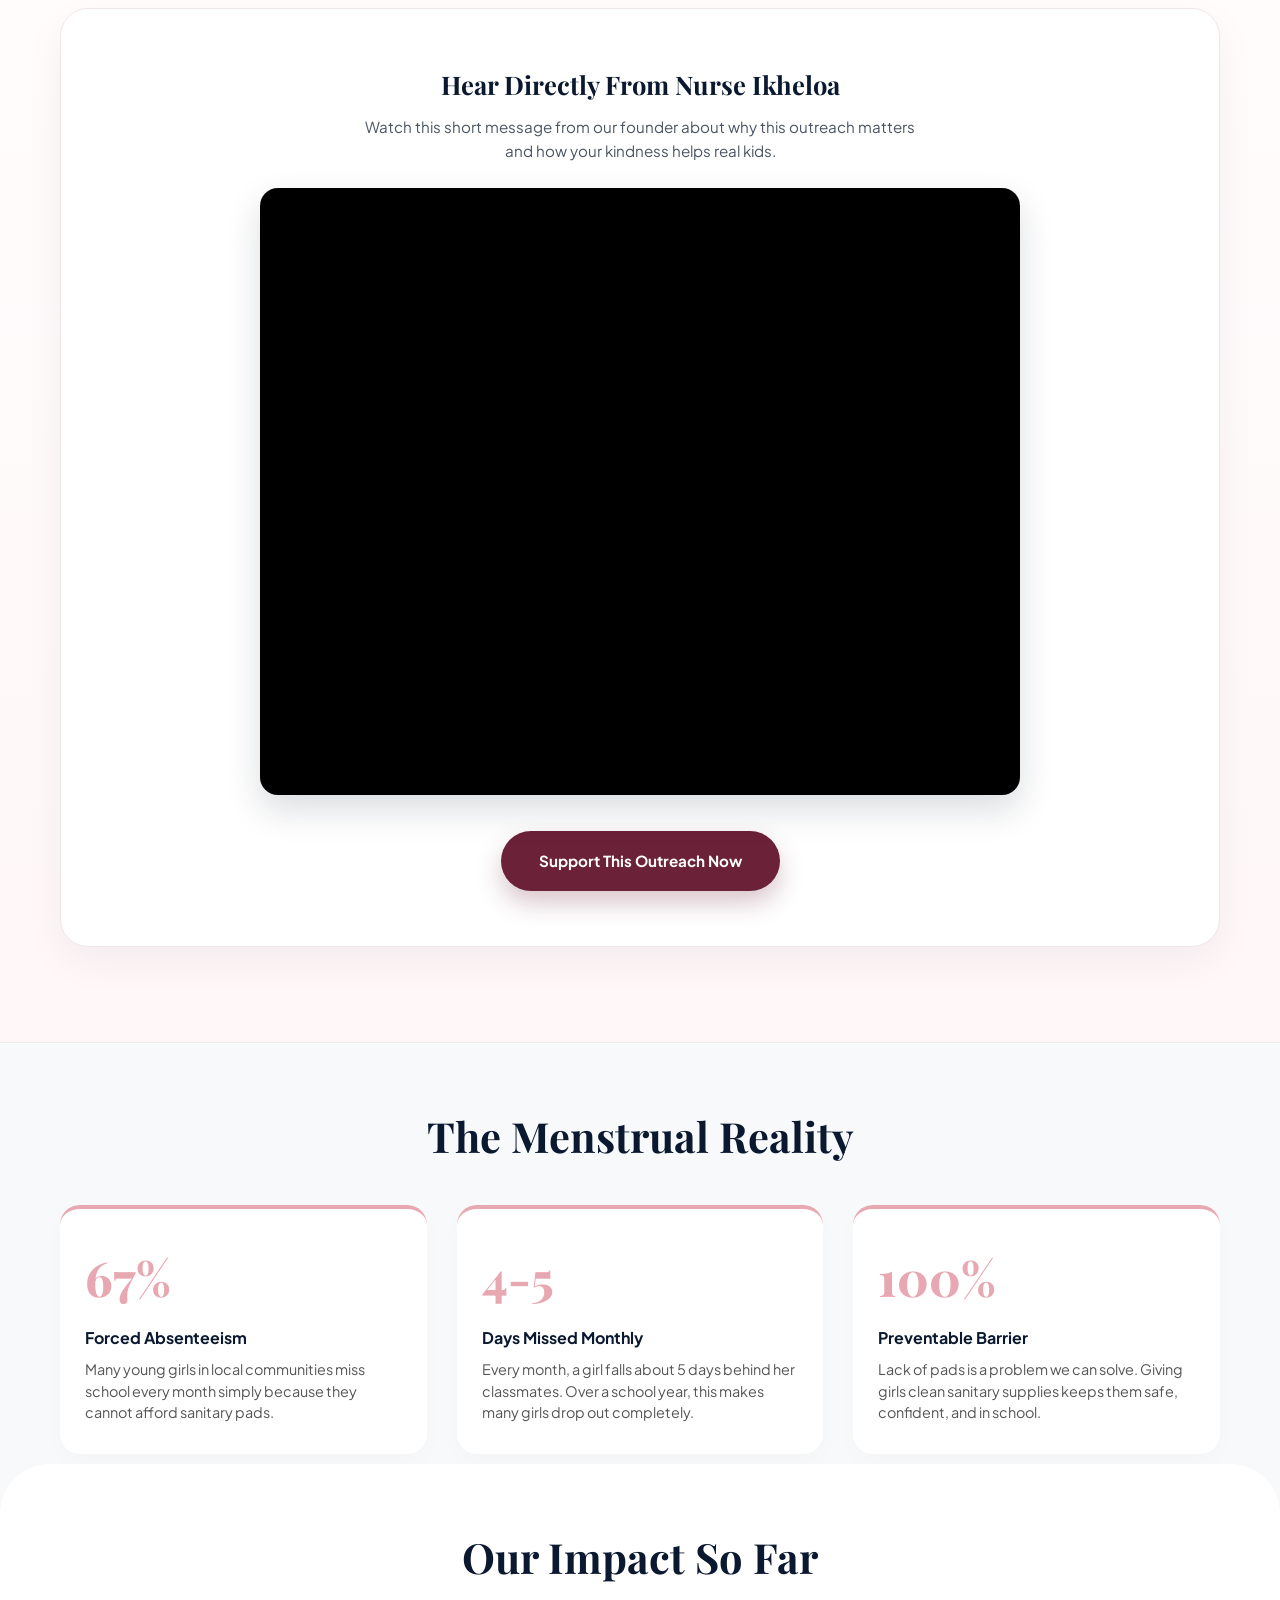
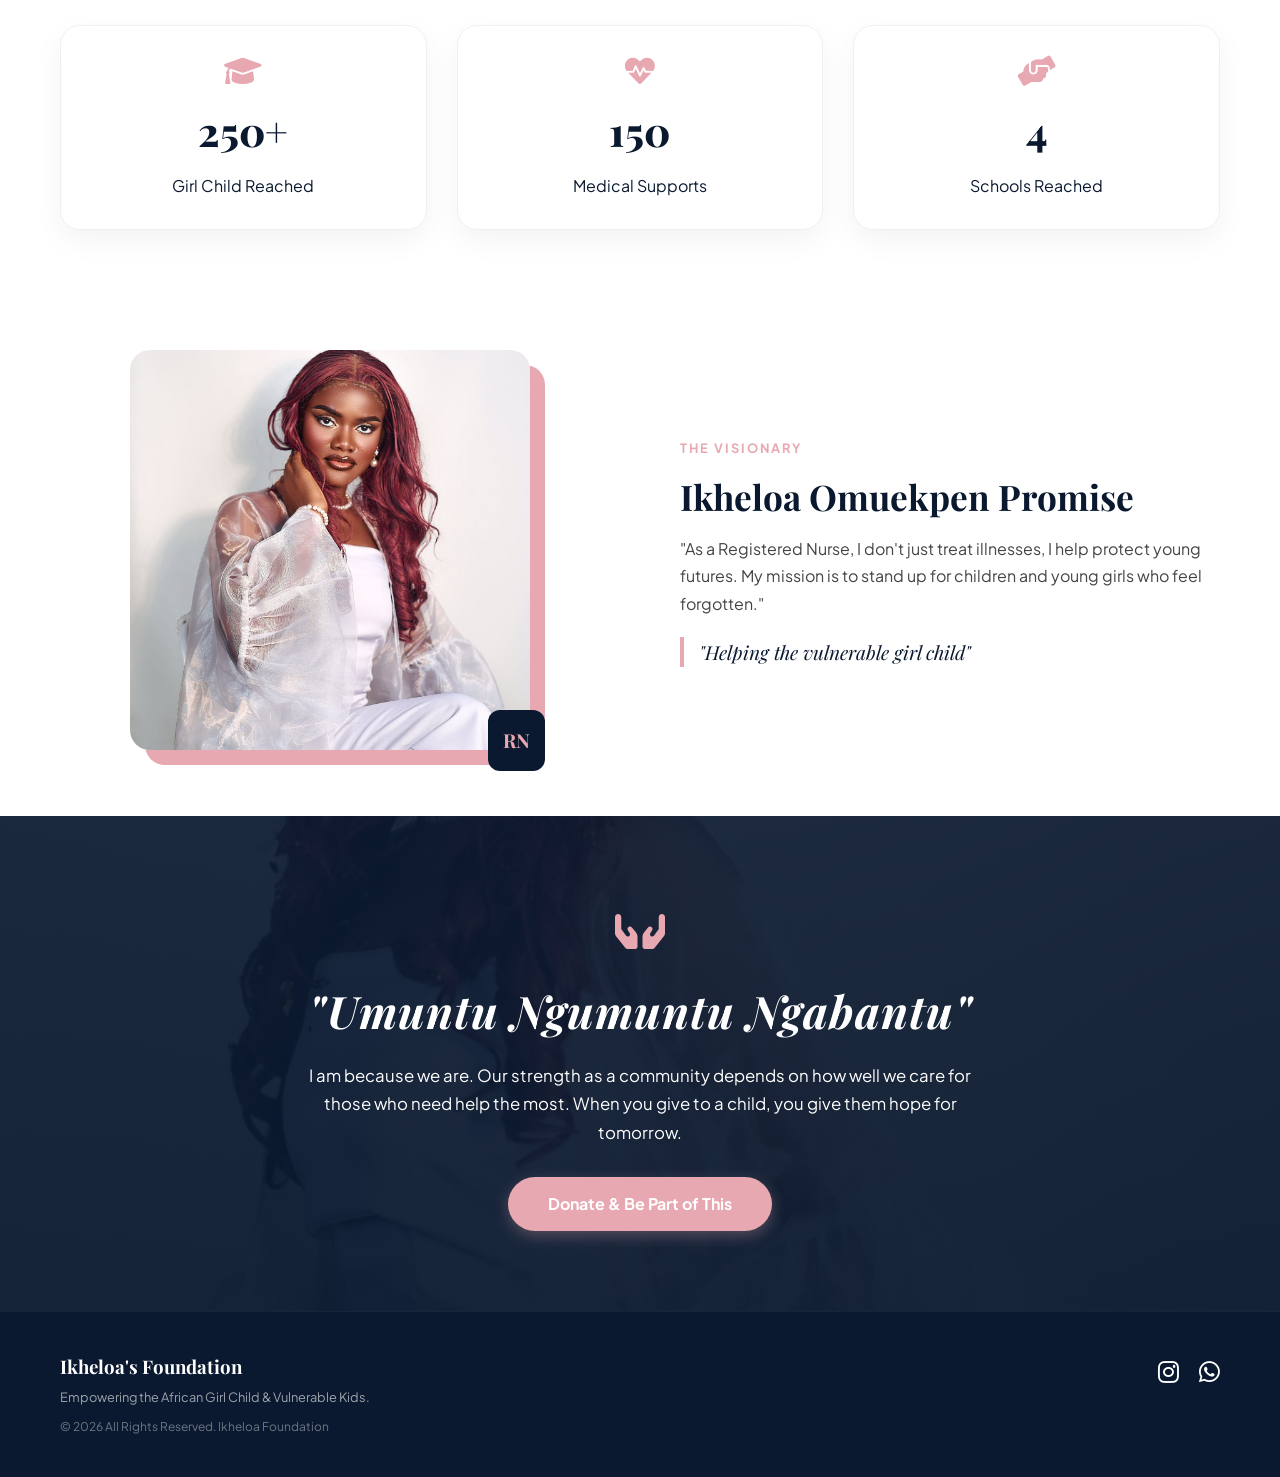
==== commit 0008ccac: "Update index.html" ====
--- a/index.html
+++ b/index.html
@@ -275,52 +275,6 @@
             border: 0;
         }
 
-        /* --- TOP PARTNER SPOTLIGHT (AFRIDAM AI) --- */
-        .partner-spotlight {
-            padding: 60px 0;
-            background: #ffffff;
-            border-bottom: 1px solid #f0f0f0;
-        }
-
-        .partner-card {
-            background: var(--light-bg);
-            border: 1px solid #e5e7eb;
-            border-radius: 24px;
-            padding: 35px 22px;
-            text-align: center;
-            max-width: 850px;
-            margin: 0 auto;
-            box-shadow: 0 10px 30px rgba(10, 25, 47, 0.04);
-        }
-
-        .partner-badge {
-            display: inline-block;
-            background: var(--navy);
-            color: var(--rose);
-            font-size: 0.7rem;
-            font-weight: 800;
-            letter-spacing: 2px;
-            text-transform: uppercase;
-            padding: 6px 14px;
-            border-radius: 50px;
-            margin-bottom: 15px;
-        }
-
-        .partner-card h3 {
-            font-family: 'Playfair Display', serif;
-            font-size: 1.8rem;
-            color: var(--navy);
-            margin: 0 0 12px 0;
-        }
-
-        .partner-card p {
-            font-size: 0.98rem;
-            color: #4b5563;
-            line-height: 1.7;
-            max-width: 680px;
-            margin: 0 auto 25px auto;
-        }
-
         /* --- IMPACT SECTION --- */
         .impact { padding: 60px 0; background: #fff; }
         .impact-grid { 
@@ -492,22 +446,6 @@
         </div>
     </section>
 
-    <!-- TOP PARTNER SPOTLIGHT (AFRIDAM AI) -->
-    <section class="partner-spotlight" id="partners">
-        <div class="container">
-            <div class="partner-card" data-aos="fade-up">
-                <div class="partner-badge">Top Outreach Partner</div>
-                <h3>AfriDam AI</h3>
-                <p>
-                    We are proud to partner with <strong>AfriDam AI</strong>—a health equity platform built to give people with skin of color and underserved communities better, safer access to skin health care. Together, we are making sure no one is left behind when it comes to health and dignity.
-                </p>
-                <a href="https://www.ikheloafoundation.org/partner" class="btn btn-primary-glow" style="width: auto; padding: 14px 35px;">
-                    Join AfriDam AI & Donate Today
-                </a>
-            </div>
-        </div>
-    </section>
-
     <!-- METRICS SECTION -->
     <section class="metrics-section" id="metrics">
         <div class="container">
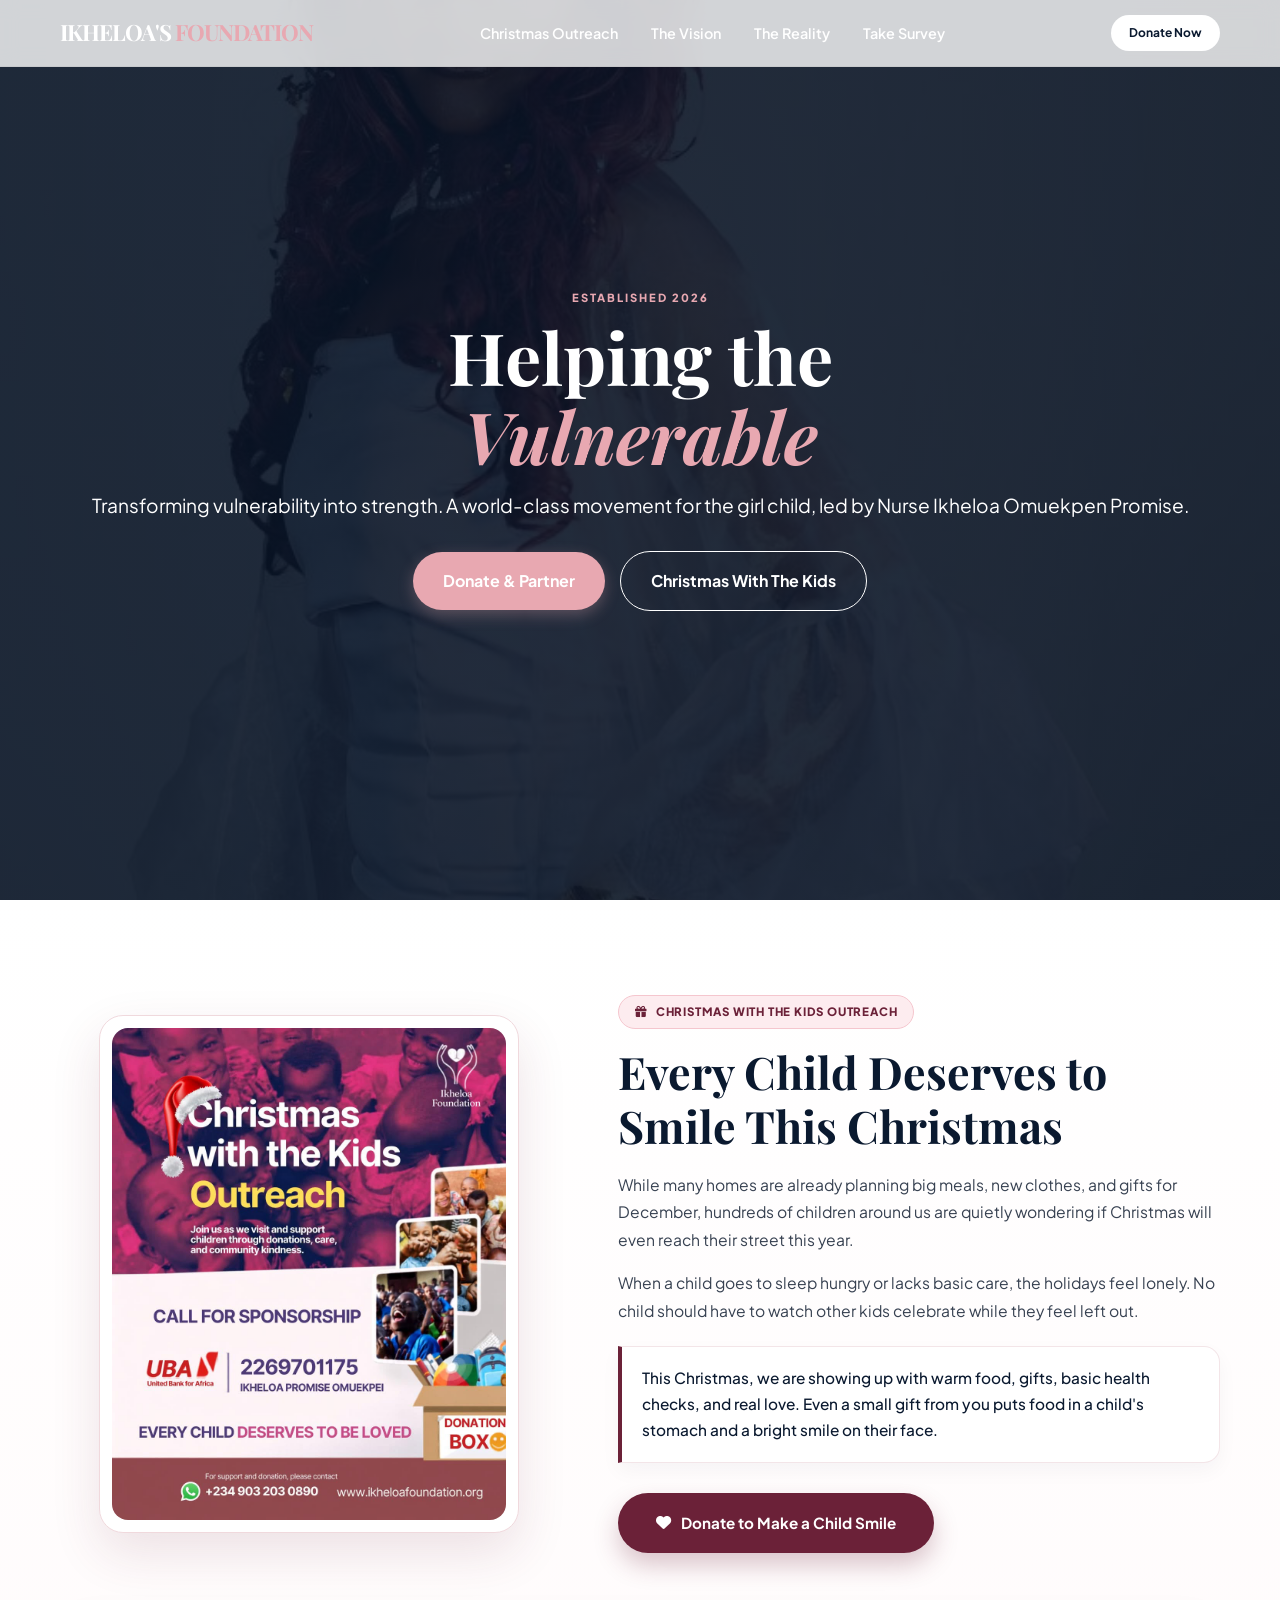
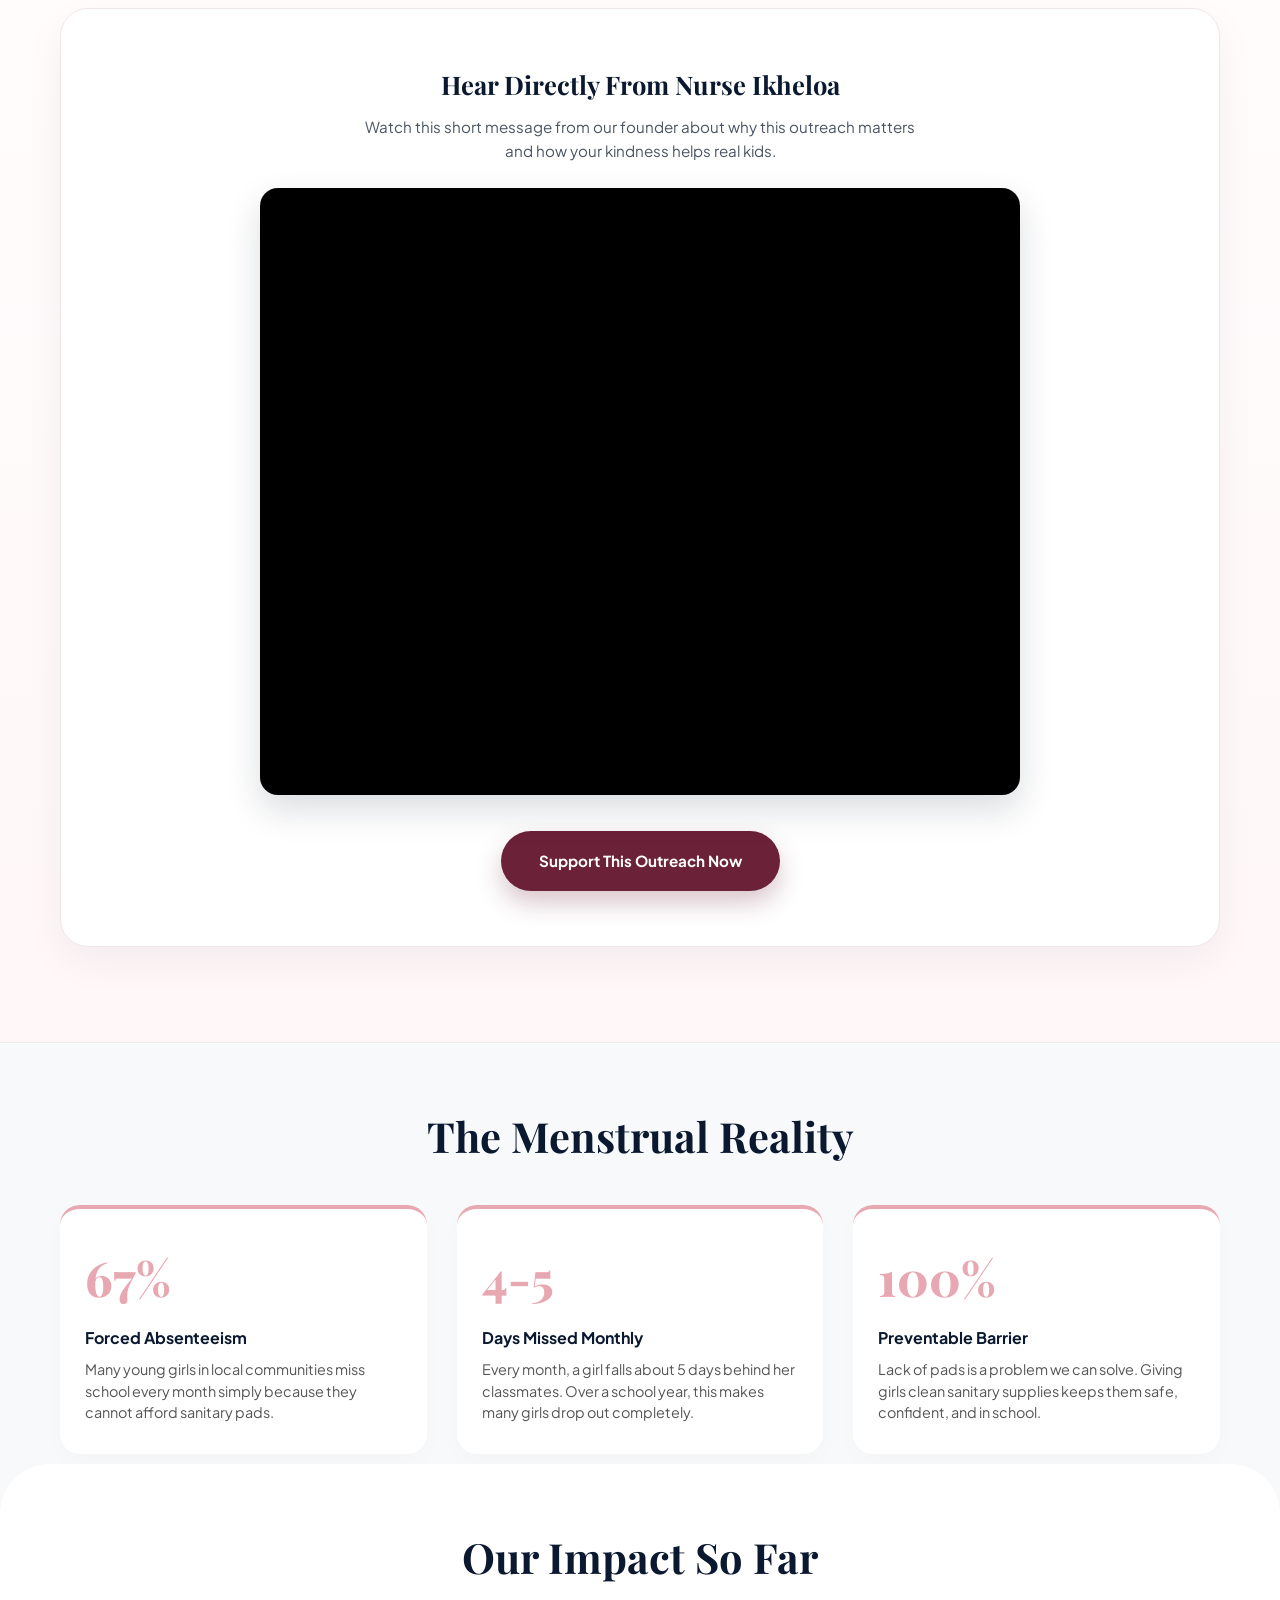
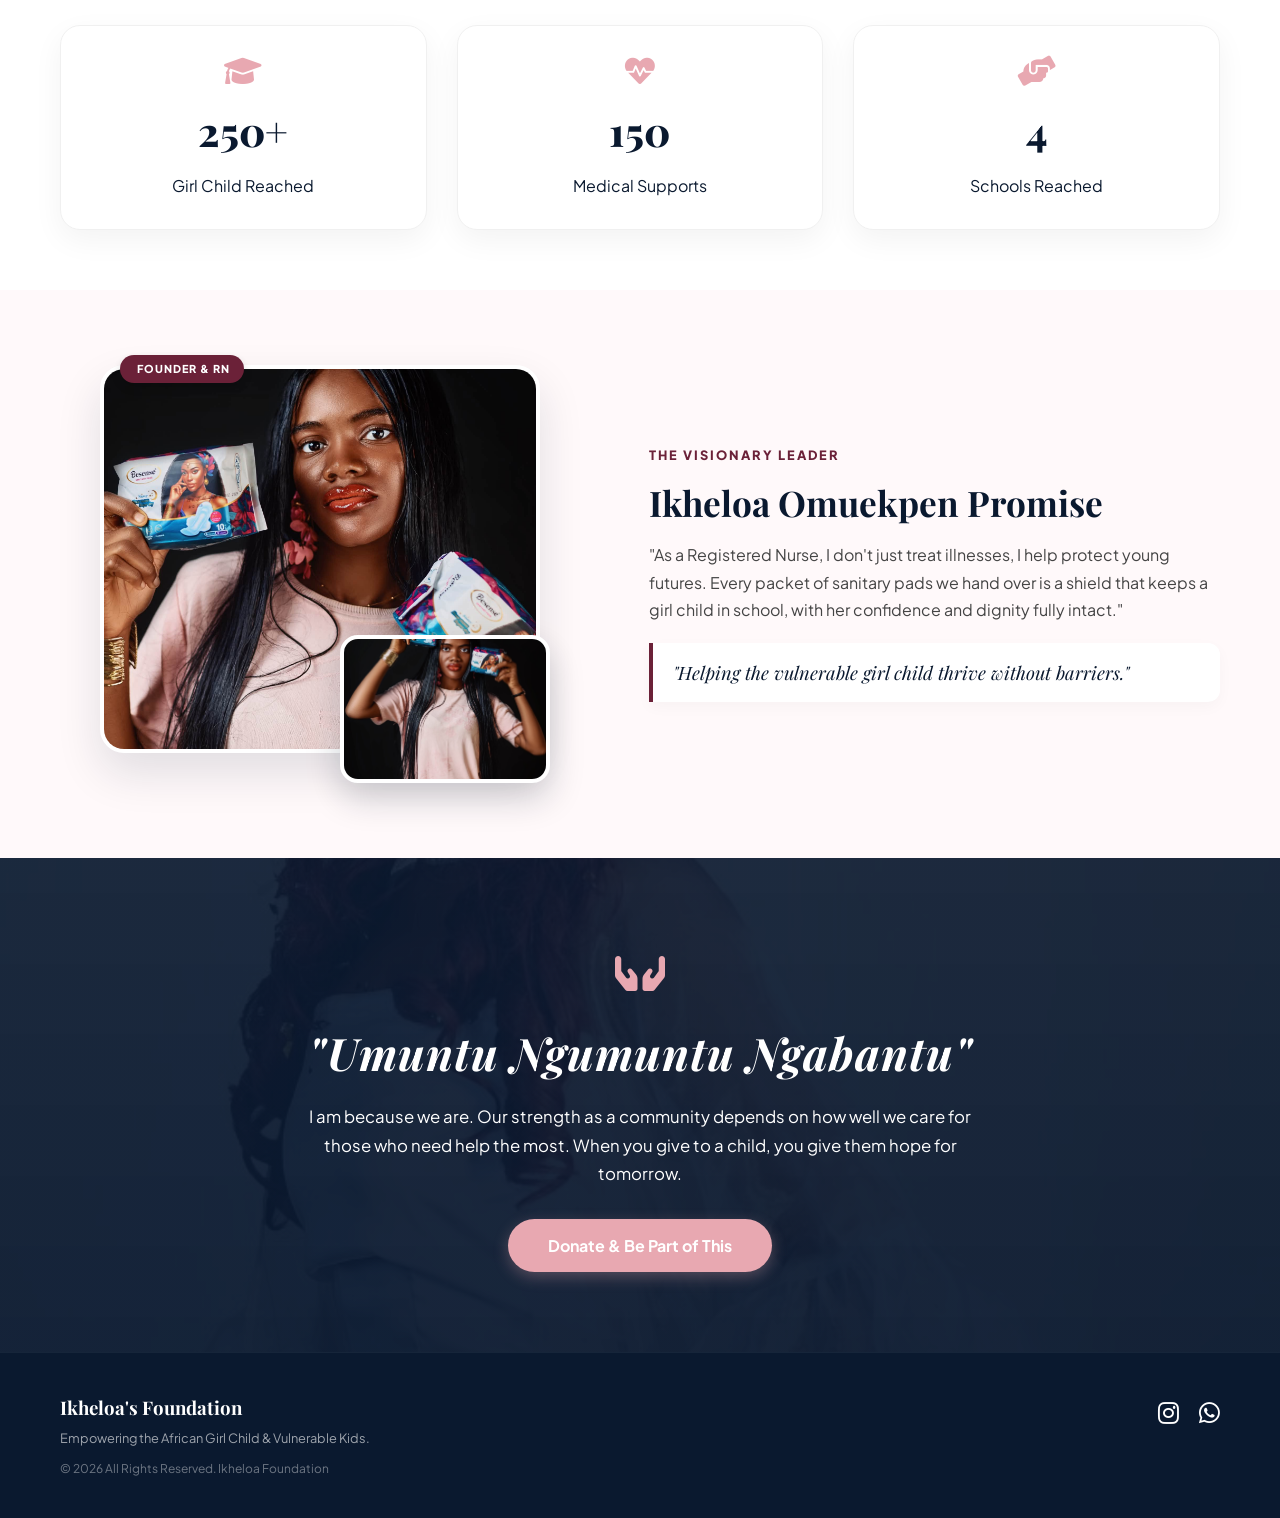
==== commit 44633e98: "Update index.html" ====
--- a/index.html
+++ b/index.html
@@ -294,19 +294,86 @@
         .metric-label { font-size: 1rem; font-weight: 700; color: var(--navy); margin-bottom: 8px; }
         .metric-desc { font-size: 0.9rem; color: #555; line-height: 1.5; }
 
-        /* --- FOUNDER SECTION --- */
-        .founder-section { padding: 60px 0; background: #fff; }
+        /* --- FOUNDER SECTION (CREATIVE DUAL-IMAGE COLLAGE FOR PADS) --- */
+        .founder-section { padding: 75px 0; background: #FFF9FA; }
         .founder-grid { 
             display: grid; 
             grid-template-columns: 1fr;
-            gap: 40px; 
+            gap: 45px; 
             align-items: center;
         }
-        .founder-image-box { position: relative; width: 100%; max-width: 400px; margin: 0 auto; }
-        .founder-main-img { width: 100%; border-radius: 20px; box-shadow: 15px 15px 0px var(--rose); object-fit: cover; }
-        .founder-float-card { position: absolute; bottom: -15px; right: -15px; background: var(--navy); color: white; padding: 15px; border-radius: 12px; }
-
-        .founder-name { font-family: 'Playfair Display'; font-size: 2.2rem; margin: 10px 0; }
+        
+        .founder-creative-wrapper {
+            position: relative;
+            width: 100%;
+            max-width: 440px;
+            margin: 0 auto;
+            padding-bottom: 30px;
+        }
+
+        .founder-main-frame {
+            position: relative;
+            border-radius: 24px;
+            overflow: hidden;
+            box-shadow: 0 20px 45px rgba(10, 25, 47, 0.12);
+            border: 4px solid #FFFFFF;
+            background: #FFFFFF;
+        }
+
+        .founder-main-img {
+            width: 100%;
+            height: 380px;
+            object-fit: cover;
+            display: block;
+            transition: transform 0.5s ease;
+        }
+
+        .founder-main-frame:hover .founder-main-img {
+            transform: scale(1.03);
+        }
+
+        .founder-overlay-card {
+            position: absolute;
+            bottom: 0px;
+            right: -10px;
+            width: 210px;
+            border-radius: 18px;
+            overflow: hidden;
+            border: 4px solid #FFFFFF;
+            box-shadow: 0 15px 35px rgba(10, 25, 47, 0.2);
+            background: #FFFFFF;
+            animation: floatBadge 4s ease-in-out infinite;
+        }
+
+        @keyframes floatBadge {
+            0%, 100% { transform: translateY(0); }
+            50% { transform: translateY(-6px); }
+        }
+
+        .founder-overlay-img {
+            width: 100%;
+            height: 140px;
+            object-fit: cover;
+            display: block;
+        }
+
+        .founder-badge-tag {
+            position: absolute;
+            top: -10px;
+            left: 20px;
+            background: var(--wine);
+            color: #FFFFFF;
+            padding: 5px 14px;
+            border-radius: 50px;
+            font-size: 0.68rem;
+            font-weight: 800;
+            letter-spacing: 1px;
+            text-transform: uppercase;
+            box-shadow: 0 4px 10px rgba(0,0,0,0.15);
+            z-index: 5;
+        }
+
+        .founder-name { font-family: 'Playfair Display'; font-size: 2.2rem; margin: 10px 0; color: var(--navy); }
         .founder-bio { font-size: 1rem; line-height: 1.7; color: #444; }
 
         /* --- UBUNTU AFRICAN PHILOSOPHY BLOCK --- */
@@ -344,7 +411,7 @@
 
             .impact-grid { grid-template-columns: repeat(3, 1fr); gap: 30px; }
             .metrics-grid { grid-template-columns: repeat(3, 1fr); gap: 30px; }
-            .founder-grid { grid-template-columns: 1fr 1fr; gap: 80px; }
+            .founder-grid { grid-template-columns: 1fr 1.1fr; gap: 70px; }
             .footer-flex { flex-direction: row; justify-content: space-between; text-align: left; }
             .section-title-center { font-size: 2.6rem; }
             .ubuntu-title { font-size: 2.8rem; }
@@ -498,27 +565,37 @@
         </div>
     </section>
 
-    <!-- FOUNDER BIOGRAPHY -->
+    <!-- CREATIVE FOUNDER BIOGRAPHY SECTION WITH SANITARY PADS PICTURES -->
     <section class="founder-section" id="about">
         <div class="container founder-grid">
-            <div class="founder-image-box" data-aos="fade-right">
-                <img src="b158b6a3-18b2-4dfc-be38-b46b53da2b33.jpeg" alt="Nurse Ikheloa" class="founder-main-img">
-                <div class="founder-float-card">
-                    <h3 style="margin: 0; color: var(--rose); font-size: 1.2rem;">RN</h3>
+            
+            <!-- Creative Dual-Image Collage -->
+            <div class="founder-creative-wrapper" data-aos="fade-right">
+                <div class="founder-badge-tag"><i class="fa-solid fa-shield-heart"></i> Founder & RN</div>
+                
+                <!-- Main Image: Founder Holding Sanitary Pads -->
+                <div class="founder-main-frame">
+                    <img src="799280034_122116994565399258_7823022064166708758_n.jpg" alt="Nurse Ikheloa Holding Sanitary Pads" class="founder-main-img">
+                </div>
+
+                <!-- Floating Second Image Frame -->
+                <div class="founder-overlay-card">
+                    <img src="799251156_122116994577399258_7980027604174730965_n.jpg" alt="Community Outreach Session" class="founder-overlay-img">
                 </div>
             </div>
             
             <div class="founder-text-box" data-aos="fade-left">
-                <h4 style="letter-spacing: 2px; color: var(--rose); font-size: 0.8rem;">THE VISIONARY</h4>
+                <h4 style="letter-spacing: 2px; color: var(--wine); font-size: 0.8rem; font-weight: 800;">THE VISIONARY LEADER</h4>
                 <h2 class="founder-name">Ikheloa Omuekpen Promise</h2>
                 <p class="founder-bio">
                     "As a Registered Nurse, I don't just treat illnesses, I help protect young futures. 
-                    My mission is to stand up for children and young girls who feel forgotten."
+                    Every packet of sanitary pads we hand over is a shield that keeps a girl child in school, with her confidence and dignity fully intact."
                 </p>
-                <div style="border-left: 4px solid var(--rose); padding-left: 15px; margin-top: 20px;">
-                    <p style="font-family: 'Playfair Display'; font-style: italic; font-size: 1.2rem;">"Helping the vulnerable girl child"</p>
-                </div>
-            </div>
+                <div style="border-left: 4px solid var(--wine); padding-left: 15px; margin-top: 20px; background: #FFFFFF; padding: 15px 20px; border-radius: 0 12px 12px 0; box-shadow: 0 5px 15px rgba(10, 25, 47, 0.03);">
+                    <p style="font-family: 'Playfair Display'; font-style: italic; font-size: 1.15rem; color: var(--navy); margin: 0;">"Helping the vulnerable girl child thrive without barriers."</p>
+                </div>
+            </div>
+
         </div>
     </section>
 
